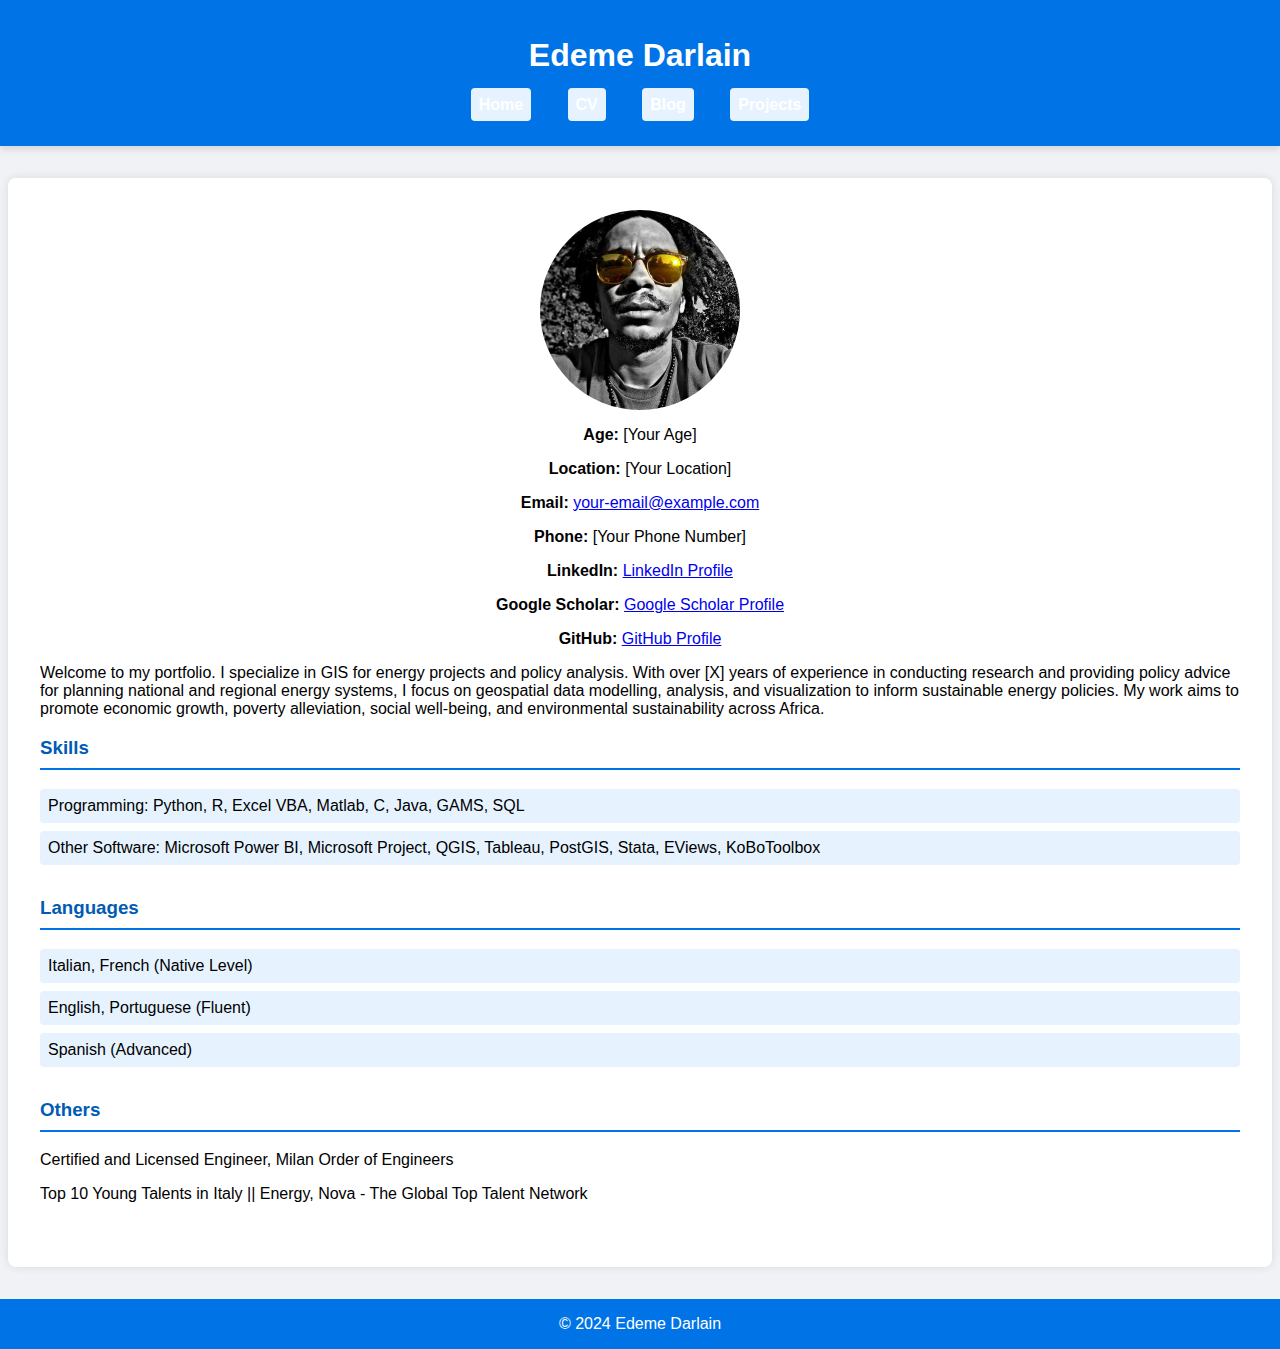
==== index.html @ 34be0876 "new version" ====
<!DOCTYPE html>
<html lang="en">
<head>
    <meta charset="UTF-8">
    <meta name="viewport" content="width=device-width, initial-scale=1.0">
    <title>Edeme Darlain's Portfolio</title>
    <link rel="stylesheet" href="assets/css/style.css">
</head>
<body>
    <header>
        <h1>Edeme Darlain</h1>
        <nav>
            <ul>
                <li><a href="index.html">Home</a></li>
                <li><a href="cv.html">CV</a></li>
                <li><a href="blog.html">Blog</a></li>
                <li><a href="projects.html">Projects</a></li>
            </ul>
        </nav>
    </header>
    <section id="about">
        <img src="assets/images/profile.jpg" alt="Edeme Darlain" class="profile-img">
        <div class="info">
            <p><strong>Age:</strong> [Your Age]</p>
            <p><strong>Location:</strong> [Your Location]</p>
            <p><strong>Email:</strong> <a href="mailto:your-email@example.com">your-email@example.com</a></p>
            <p><strong>Phone:</strong> [Your Phone Number]</p>
            <p><strong>LinkedIn:</strong> <a href="https://linkedin.com/in/your-profile" target="_blank">LinkedIn Profile</a></p>
            <p><strong>Google Scholar:</strong> <a href="https://scholar.google.com/citations?user=your-profile" target="_blank">Google Scholar Profile</a></p>
            <p><strong>GitHub:</strong> <a href="https://github.com/your-profile" target="_blank">GitHub Profile</a></p>
        </div>
        <p>Welcome to my portfolio. I specialize in GIS for energy projects and policy analysis. With over [X] years of experience in conducting research and providing policy advice for planning national and regional energy systems, I focus on geospatial data modelling, analysis, and visualization to inform sustainable energy policies. My work aims to promote economic growth, poverty alleviation, social well-being, and environmental sustainability across Africa.</p>
        <div class="section">
            <h3>Skills</h3>
            <ul>
                <li>Programming: Python, R, Excel VBA, Matlab, C, Java, GAMS, SQL</li>
                <li>Other Software: Microsoft Power BI, Microsoft Project, QGIS, Tableau, PostGIS, Stata, EViews, KoBoToolbox</li>
            </ul>
        </div>
        <div class="section">
            <h3>Languages</h3>
            <ul>
                <li>Italian, French (Native Level)</li>
                <li>English, Portuguese (Fluent)</li>
                <li>Spanish (Advanced)</li>
            </ul>
        </div>
        <div class="section">
            <h3>Others</h3>
            <p>Certified and Licensed Engineer, Milan Order of Engineers</p>
            <p>Top 10 Young Talents in Italy || Energy, Nova - The Global Top Talent Network</p>
        </div>
    </section>
    <footer>
        <p>&copy; 2024 Edeme Darlain</p>
    </footer>
    <script src="assets/js/scripts.js"></script>
</body>
</html>
---- assets/css/style.css ----
body {
    display: flex;
    flex-direction: column;
    min-height: 100vh;
    font-family: 'Segoe UI', Tahoma, Geneva, Verdana, sans-serif;
    margin: 0;
    padding: 0;
    background-color: #f0f2f5;
}

header {
    background-color: #0073e6;
    color: #fff;
    padding: 1em 0;
    text-align: center;
    box-shadow: 0 4px 6px rgba(0, 0, 0, 0.1);
}

nav ul {
    list-style: none;
    padding: 0;
}

nav ul li {
    display: inline;
    margin: 0 1em;
}

nav ul li a {
    color: #fff;
    text-decoration: none;
    font-weight: bold;
}

section {
    flex: 1;
    padding: 2em;
    margin: 2em auto;
    max-width: 1200px;
    background-color: #fff;
    box-shadow: 0 0 10px rgba(0, 0, 0, 0.1);
    border-radius: 8px;
}

h2 {
    color: #0073e6;
    text-align: center;
    margin-bottom: 1em;
}

.timeline {
    display: flex;
    justify-content: space-between;
    position: relative;
}

.timeline-left, .timeline-right {
    width: 45%;
    position: relative;
}

.timeline-center {
    position: absolute;
    width: 10%;
    left: 45%;
    top: 0;
    bottom: 0;
    display: flex;
    flex-direction: column;
    align-items: center;
}

.line-segment {
    width: 4px;
    background-color: #0073e6;
    position: absolute;
}

.year {
    position: absolute;
    left: -40px;
    color: #0073e6;
    font-weight: bold;
}

.year:before {
    content: '';
    position: absolute;
    left: 50%;
    transform: translateX(-50%);
    width: 12px;
    height: 12px;
    background-color: #0073e6;
    border-radius: 50%;
}

h3 {
    color: #005bb5;
    border-bottom: 2px solid #0073e6;
    padding-bottom: 0.5em;
    margin-bottom: 1em;
}

.job, .education, .section, .project {
    margin-bottom: 2em;
    position: relative;
}

.job h4, .education h4, .project h4 {
    margin: 0;
    color: #005bb5;
}

.job p, .education p, .project p {
    margin: 0.5em 0;
}

ul {
    list-style-type: none;
    padding: 0;
}

ul li {
    background: #e6f3ff;
    margin: 0.5em 0;
    padding: 0.5em;
    border-radius: 4px;
}

ul li a {
    text-decoration: none;
    color: #005bb5;
}

.profile-img {
    display: block;
    margin: 0 auto;
    border-radius: 50%;
    max-width: 200px;
}

.info {
    text-align: center;
    margin-top: 1em;
}

footer {
    text-align: center;
    padding: 1em 0;
    background-color: #0073e6;
    color: #fff;
    margin-top: auto;
}

footer p {
    margin: 0;
}

.marker {
    width: 12px;
    height: 12px;
    background-color: #0073e6;
    border-radius: 50%;
    position: absolute;
}
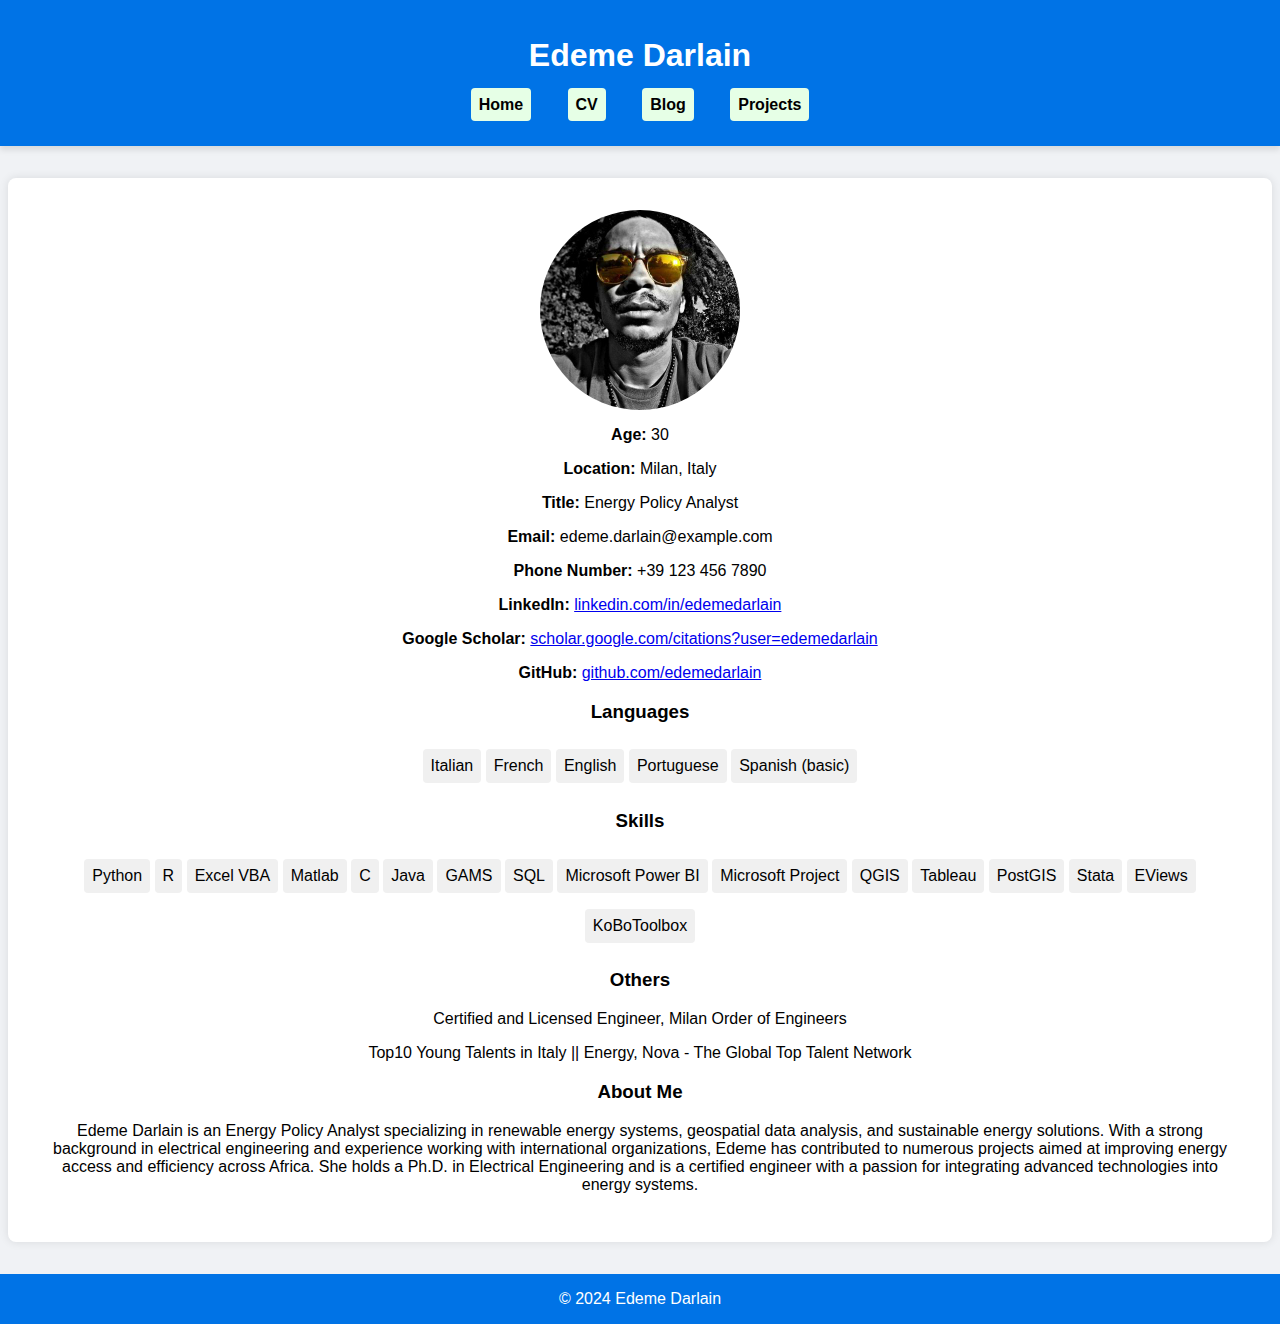
==== commit d0d83781: "gif" ====
--- a/index.html
+++ b/index.html
@@ -3,7 +3,7 @@
 <head>
     <meta charset="UTF-8">
     <meta name="viewport" content="width=device-width, initial-scale=1.0">
-    <title>Edeme Darlain's Portfolio</title>
+    <title>Edeme Darlain - Home</title>
     <link rel="stylesheet" href="assets/css/style.css">
 </head>
 <body>
@@ -18,37 +18,53 @@
             </ul>
         </nav>
     </header>
-    <section id="about">
+    <section id="home">
         <img src="assets/images/profile.jpg" alt="Edeme Darlain" class="profile-img">
         <div class="info">
-            <p><strong>Age:</strong> [Your Age]</p>
-            <p><strong>Location:</strong> [Your Location]</p>
-            <p><strong>Email:</strong> <a href="mailto:your-email@example.com">your-email@example.com</a></p>
-            <p><strong>Phone:</strong> [Your Phone Number]</p>
-            <p><strong>LinkedIn:</strong> <a href="https://linkedin.com/in/your-profile" target="_blank">LinkedIn Profile</a></p>
-            <p><strong>Google Scholar:</strong> <a href="https://scholar.google.com/citations?user=your-profile" target="_blank">Google Scholar Profile</a></p>
-            <p><strong>GitHub:</strong> <a href="https://github.com/your-profile" target="_blank">GitHub Profile</a></p>
+            <p><strong>Age:</strong> 30</p>
+            <p><strong>Location:</strong> Milan, Italy</p>
+            <p><strong>Title:</strong> Energy Policy Analyst</p>
+            <p><strong>Email:</strong> edeme.darlain@example.com</p>
+            <p><strong>Phone Number:</strong> +39 123 456 7890</p>
+            <p><strong>LinkedIn:</strong> <a href="https://www.linkedin.com/in/edemedarlain" target="_blank">linkedin.com/in/edemedarlain</a></p>
+            <p><strong>Google Scholar:</strong> <a href="https://scholar.google.com/citations?user=edemedarlain" target="_blank">scholar.google.com/citations?user=edemedarlain</a></p>
+            <p><strong>GitHub:</strong> <a href="https://github.com/edemedarlain" target="_blank">github.com/edemedarlain</a></p>
         </div>
-        <p>Welcome to my portfolio. I specialize in GIS for energy projects and policy analysis. With over [X] years of experience in conducting research and providing policy advice for planning national and regional energy systems, I focus on geospatial data modelling, analysis, and visualization to inform sustainable energy policies. My work aims to promote economic growth, poverty alleviation, social well-being, and environmental sustainability across Africa.</p>
-        <div class="section">
+        <div class="info">
+            <h3>Languages</h3>
+            <div class="language-box">Italian</div>
+            <div class="language-box">French</div>
+            <div class="language-box">English</div>
+            <div class="language-box">Portuguese</div>
+            <div class="language-box">Spanish (basic)</div>
+        </div>
+        <div class="info">
             <h3>Skills</h3>
-            <ul>
-                <li>Programming: Python, R, Excel VBA, Matlab, C, Java, GAMS, SQL</li>
-                <li>Other Software: Microsoft Power BI, Microsoft Project, QGIS, Tableau, PostGIS, Stata, EViews, KoBoToolbox</li>
-            </ul>
+            <div class="skill-box">Python</div>
+            <div class="skill-box">R</div>
+            <div class="skill-box">Excel VBA</div>
+            <div class="skill-box">Matlab</div>
+            <div class="skill-box">C</div>
+            <div class="skill-box">Java</div>
+            <div class="skill-box">GAMS</div>
+            <div class="skill-box">SQL</div>
+            <div class="skill-box">Microsoft Power BI</div>
+            <div class="skill-box">Microsoft Project</div>
+            <div class="skill-box">QGIS</div>
+            <div class="skill-box">Tableau</div>
+            <div class="skill-box">PostGIS</div>
+            <div class="skill-box">Stata</div>
+            <div class="skill-box">EViews</div>
+            <div class="skill-box">KoBoToolbox</div>
         </div>
-        <div class="section">
-            <h3>Languages</h3>
-            <ul>
-                <li>Italian, French (Native Level)</li>
-                <li>English, Portuguese (Fluent)</li>
-                <li>Spanish (Advanced)</li>
-            </ul>
-        </div>
-        <div class="section">
+        <div class="info">
             <h3>Others</h3>
             <p>Certified and Licensed Engineer, Milan Order of Engineers</p>
-            <p>Top 10 Young Talents in Italy || Energy, Nova - The Global Top Talent Network</p>
+            <p>Top10 Young Talents in Italy || Energy, Nova - The Global Top Talent Network</p>
+        </div>
+        <div class="info">
+            <h3>About Me</h3>
+            <p>Edeme Darlain is an Energy Policy Analyst specializing in renewable energy systems, geospatial data analysis, and sustainable energy solutions. With a strong background in electrical engineering and experience working with international organizations, Edeme has contributed to numerous projects aimed at improving energy access and efficiency across Africa. She holds a Ph.D. in Electrical Engineering and is a certified engineer with a passion for integrating advanced technologies into energy systems.</p>
         </div>
     </section>
     <footer>
@@ -57,3 +73,4 @@
     <script src="assets/js/scripts.js"></script>
 </body>
 </html>
+
--- a/assets/css/style.css
+++ b/assets/css/style.css
@@ -27,7 +27,7 @@
 }
 
 nav ul li a {
-    color: #fff;
+    color: #000; /* black menu font */
     text-decoration: none;
     font-weight: bold;
 }
@@ -40,6 +40,7 @@
     background-color: #fff;
     box-shadow: 0 0 10px rgba(0, 0, 0, 0.1);
     border-radius: 8px;
+    min-height: 80vh;
 }
 
 h2 {
@@ -48,70 +49,35 @@
     margin-bottom: 1em;
 }
 
-.timeline {
+.cv-section {
     display: flex;
     justify-content: space-between;
-    position: relative;
 }
 
-.timeline-left, .timeline-right {
+.work {
     width: 45%;
-    position: relative;
+    background-color: #e6f3ff; /* light blue */
+    padding: 1em;
+    border-radius: 8px;
 }
 
-.timeline-center {
-    position: absolute;
-    width: 10%;
-    left: 45%;
-    top: 0;
-    bottom: 0;
-    display: flex;
-    flex-direction: column;
-    align-items: center;
+.education {
+    width: 45%;
+    background-color: #fff3e6; /* light orange */
+    padding: 1em;
+    border-radius: 8px;
 }
 
-.line-segment {
-    width: 4px;
-    background-color: #0073e6;
-    position: absolute;
+.job, .degree, .section, .project {
+    margin-bottom: 2em;
 }
 
-.year {
-    position: absolute;
-    left: -40px;
-    color: #0073e6;
-    font-weight: bold;
-}
-
-.year:before {
-    content: '';
-    position: absolute;
-    left: 50%;
-    transform: translateX(-50%);
-    width: 12px;
-    height: 12px;
-    background-color: #0073e6;
-    border-radius: 50%;
-}
-
-h3 {
-    color: #005bb5;
-    border-bottom: 2px solid #0073e6;
-    padding-bottom: 0.5em;
-    margin-bottom: 1em;
-}
-
-.job, .education, .section, .project {
-    margin-bottom: 2em;
-    position: relative;
-}
-
-.job h4, .education h4, .project h4 {
+.job h4, .degree h4, .project h4 {
     margin: 0;
     color: #005bb5;
 }
 
-.job p, .education p, .project p {
+.job p, .degree p, .project p {
     margin: 0.5em 0;
 }
 
@@ -121,7 +87,7 @@
 }
 
 ul li {
-    background: #e6f3ff;
+    background: #e6ffe6; /* light green for projects */
     margin: 0.5em 0;
     padding: 0.5em;
     border-radius: 4px;
@@ -156,11 +122,32 @@
     margin: 0;
 }
 
-.marker {
-    width: 12px;
-    height: 12px;
-    background-color: #0073e6;
-    border-radius: 50%;
-    position: absolute;
+article h3 a {
+    color: #0073e6;
+    text-decoration: none;
 }
 
+article p {
+    margin: 0.5em 0;
+}
+
+.project-list li {
+    background: #e6ffe6; /* light green for projects */
+    margin: 0.5em 0;
+    padding: 0.5em;
+    border-radius: 4px;
+}
+
+hr {
+    border: 0;
+    border-top: 1px solid #cccccc;
+    margin: 2em 0;
+}
+
+.skill-box, .language-box {
+    background: #f0f0f0;
+    padding: 0.5em;
+    border-radius: 4px;
+    margin: 0.5em 0;
+    display: inline-block;
+}
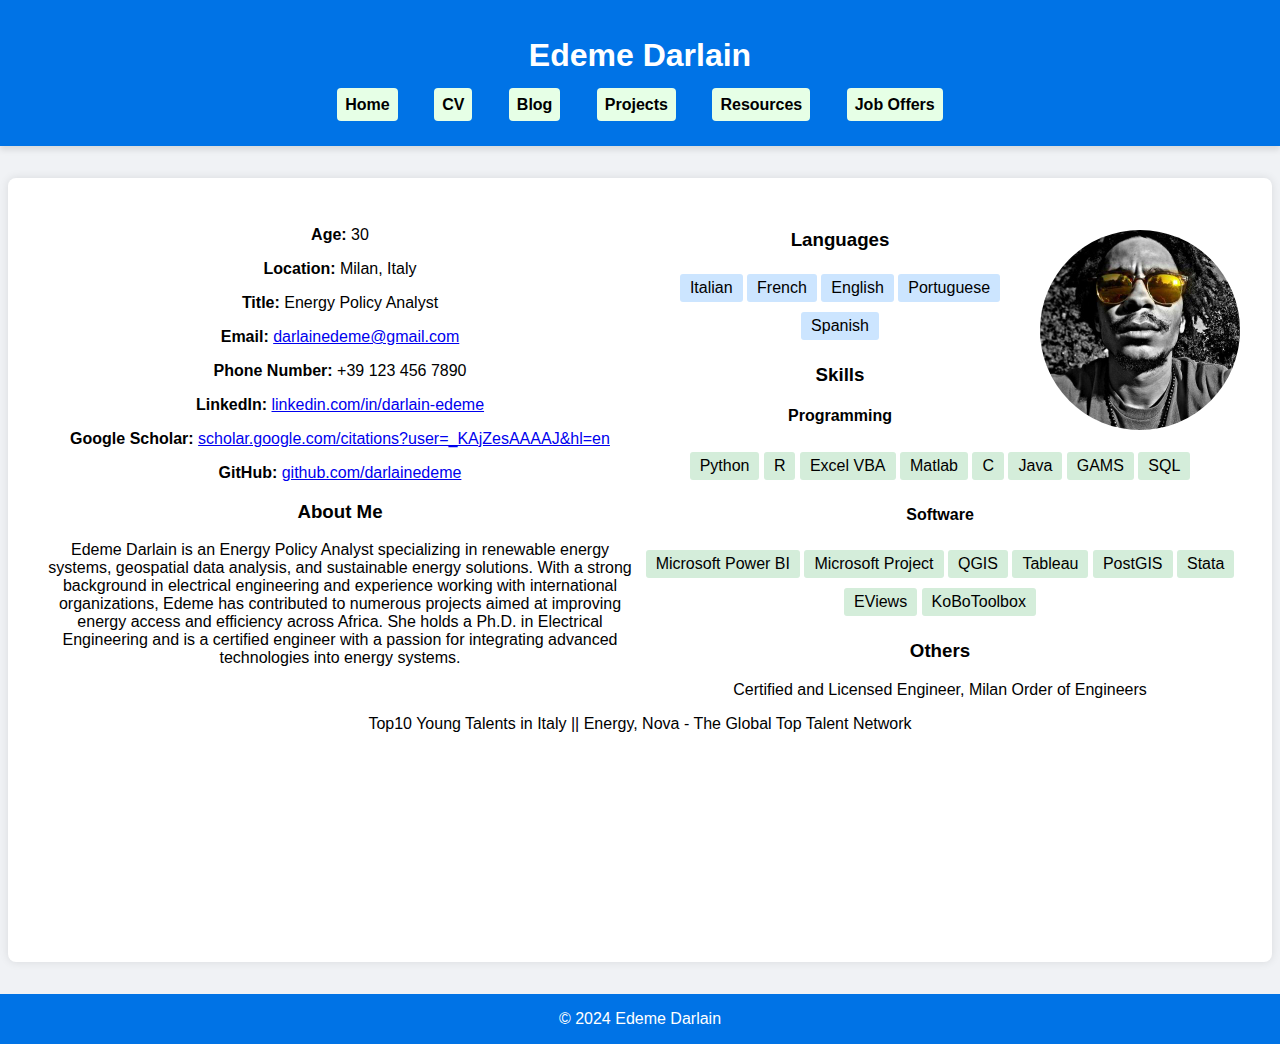
==== commit 24e568dd: "big change job resources" ====
--- a/index.html
+++ b/index.html
@@ -15,31 +15,40 @@
                 <li><a href="cv.html">CV</a></li>
                 <li><a href="blog.html">Blog</a></li>
                 <li><a href="projects.html">Projects</a></li>
+                <li><a href="resources.html">Resources</a></li>
+                <li><a href="job-offers.html">Job Offers</a></li>
             </ul>
         </nav>
     </header>
     <section id="home">
+        <div class="info-left">
+            <div class="info">
+                <p><strong>Age:</strong> 30</p>
+                <p><strong>Location:</strong> Milan, Italy</p>
+                <p><strong>Title:</strong> Energy Policy Analyst</p>
+                <p><strong>Email:</strong> <a href="mailto:darlainedeme@gmail.com">darlainedeme@gmail.com</a></p>
+                <p><strong>Phone Number:</strong> +39 123 456 7890</p>
+                <p><strong>LinkedIn:</strong> <a href="https://www.linkedin.com/in/darlain-edeme/" target="_blank">linkedin.com/in/darlain-edeme</a></p>
+                <p><strong>Google Scholar:</strong> <a href="https://scholar.google.com/citations?user=_KAjZesAAAAJ&hl=en" target="_blank">scholar.google.com/citations?user=_KAjZesAAAAJ&hl=en</a></p>
+                <p><strong>GitHub:</strong> <a href="https://github.com/darlainedeme" target="_blank">github.com/darlainedeme</a></p>
+            </div>
+            <div class="info">
+                <h3>About Me</h3>
+                <p>Edeme Darlain is an Energy Policy Analyst specializing in renewable energy systems, geospatial data analysis, and sustainable energy solutions. With a strong background in electrical engineering and experience working with international organizations, Edeme has contributed to numerous projects aimed at improving energy access and efficiency across Africa. She holds a Ph.D. in Electrical Engineering and is a certified engineer with a passion for integrating advanced technologies into energy systems.</p>
+            </div>
+        </div>
         <img src="assets/images/profile.jpg" alt="Edeme Darlain" class="profile-img">
-        <div class="info">
-            <p><strong>Age:</strong> 30</p>
-            <p><strong>Location:</strong> Milan, Italy</p>
-            <p><strong>Title:</strong> Energy Policy Analyst</p>
-            <p><strong>Email:</strong> edeme.darlain@example.com</p>
-            <p><strong>Phone Number:</strong> +39 123 456 7890</p>
-            <p><strong>LinkedIn:</strong> <a href="https://www.linkedin.com/in/edemedarlain" target="_blank">linkedin.com/in/edemedarlain</a></p>
-            <p><strong>Google Scholar:</strong> <a href="https://scholar.google.com/citations?user=edemedarlain" target="_blank">scholar.google.com/citations?user=edemedarlain</a></p>
-            <p><strong>GitHub:</strong> <a href="https://github.com/edemedarlain" target="_blank">github.com/edemedarlain</a></p>
-        </div>
         <div class="info">
             <h3>Languages</h3>
             <div class="language-box">Italian</div>
             <div class="language-box">French</div>
             <div class="language-box">English</div>
             <div class="language-box">Portuguese</div>
-            <div class="language-box">Spanish (basic)</div>
+            <div class="language-box">Spanish</div>
         </div>
         <div class="info">
             <h3>Skills</h3>
+            <h4>Programming</h4>
             <div class="skill-box">Python</div>
             <div class="skill-box">R</div>
             <div class="skill-box">Excel VBA</div>
@@ -48,6 +57,7 @@
             <div class="skill-box">Java</div>
             <div class="skill-box">GAMS</div>
             <div class="skill-box">SQL</div>
+            <h4>Software</h4>
             <div class="skill-box">Microsoft Power BI</div>
             <div class="skill-box">Microsoft Project</div>
             <div class="skill-box">QGIS</div>
@@ -62,10 +72,6 @@
             <p>Certified and Licensed Engineer, Milan Order of Engineers</p>
             <p>Top10 Young Talents in Italy || Energy, Nova - The Global Top Talent Network</p>
         </div>
-        <div class="info">
-            <h3>About Me</h3>
-            <p>Edeme Darlain is an Energy Policy Analyst specializing in renewable energy systems, geospatial data analysis, and sustainable energy solutions. With a strong background in electrical engineering and experience working with international organizations, Edeme has contributed to numerous projects aimed at improving energy access and efficiency across Africa. She holds a Ph.D. in Electrical Engineering and is a certified engineer with a passion for integrating advanced technologies into energy systems.</p>
-        </div>
     </section>
     <footer>
         <p>&copy; 2024 Edeme Darlain</p>
@@ -73,4 +79,3 @@
     <script src="assets/js/scripts.js"></script>
 </body>
 </html>
-
--- a/assets/css/style.css
+++ b/assets/css/style.css
@@ -151,3 +151,97 @@
     margin: 0.5em 0;
     display: inline-block;
 }
+
+/* Dropdown Menu */
+.dropbtn {
+    background-color: #0073e6;
+    color: white;
+    padding: 10px;
+    font-size: 16px;
+    border: none;
+    cursor: pointer;
+    border-radius: 5px;
+}
+
+.dropdown {
+    position: relative;
+    display: inline-block;
+}
+
+.dropdown-content {
+    display: none;
+    position: absolute;
+    background-color: #f9f9f9;
+    min-width: 160px;
+    box-shadow: 0px 8px 16px 0px rgba(0,0,0,0.2);
+    z-index: 1;
+    border-radius: 5px;
+}
+
+.dropdown-content a {
+    color: black;
+    padding: 12px 16px;
+    text-decoration: none;
+    display: block;
+}
+
+.dropdown-content a:hover {
+    background-color: #f1f1f1;
+}
+
+.dropdown:hover .dropdown-content {
+    display: block;
+}
+
+.dropdown:hover .dropbtn {
+    background-color: #005bb5;
+}
+
+.info-left {
+    float: left;
+    width: 50%;
+}
+
+.profile-img {
+    float: right;
+    width: 200px;
+    height: auto;
+    border-radius: 50%;
+    margin-top: 20px;
+}
+
+.language-box, .skill-box {
+    display: inline-block;
+    background: #e0e0e0;
+    padding: 5px 10px;
+    border-radius: 3px;
+    margin: 5px 0;
+}
+
+.language-box {
+    background: #cce5ff;
+}
+
+.skill-box {
+    background: #d4edda;
+}
+
+.section {
+    margin-bottom: 2em;
+}
+
+.project-list, .resource, .job-offer {
+    margin-bottom: 2em;
+    background: #e6ffe6;
+    padding: 10px;
+    border-radius: 5px;
+}
+
+.resource a, .job-offer a, .project-list a {
+    color: #0073e6;
+    text-decoration: none;
+}
+
+.resource a:hover, .job-offer a:hover, .project-list a:hover {
+    text-decoration: underline;
+}
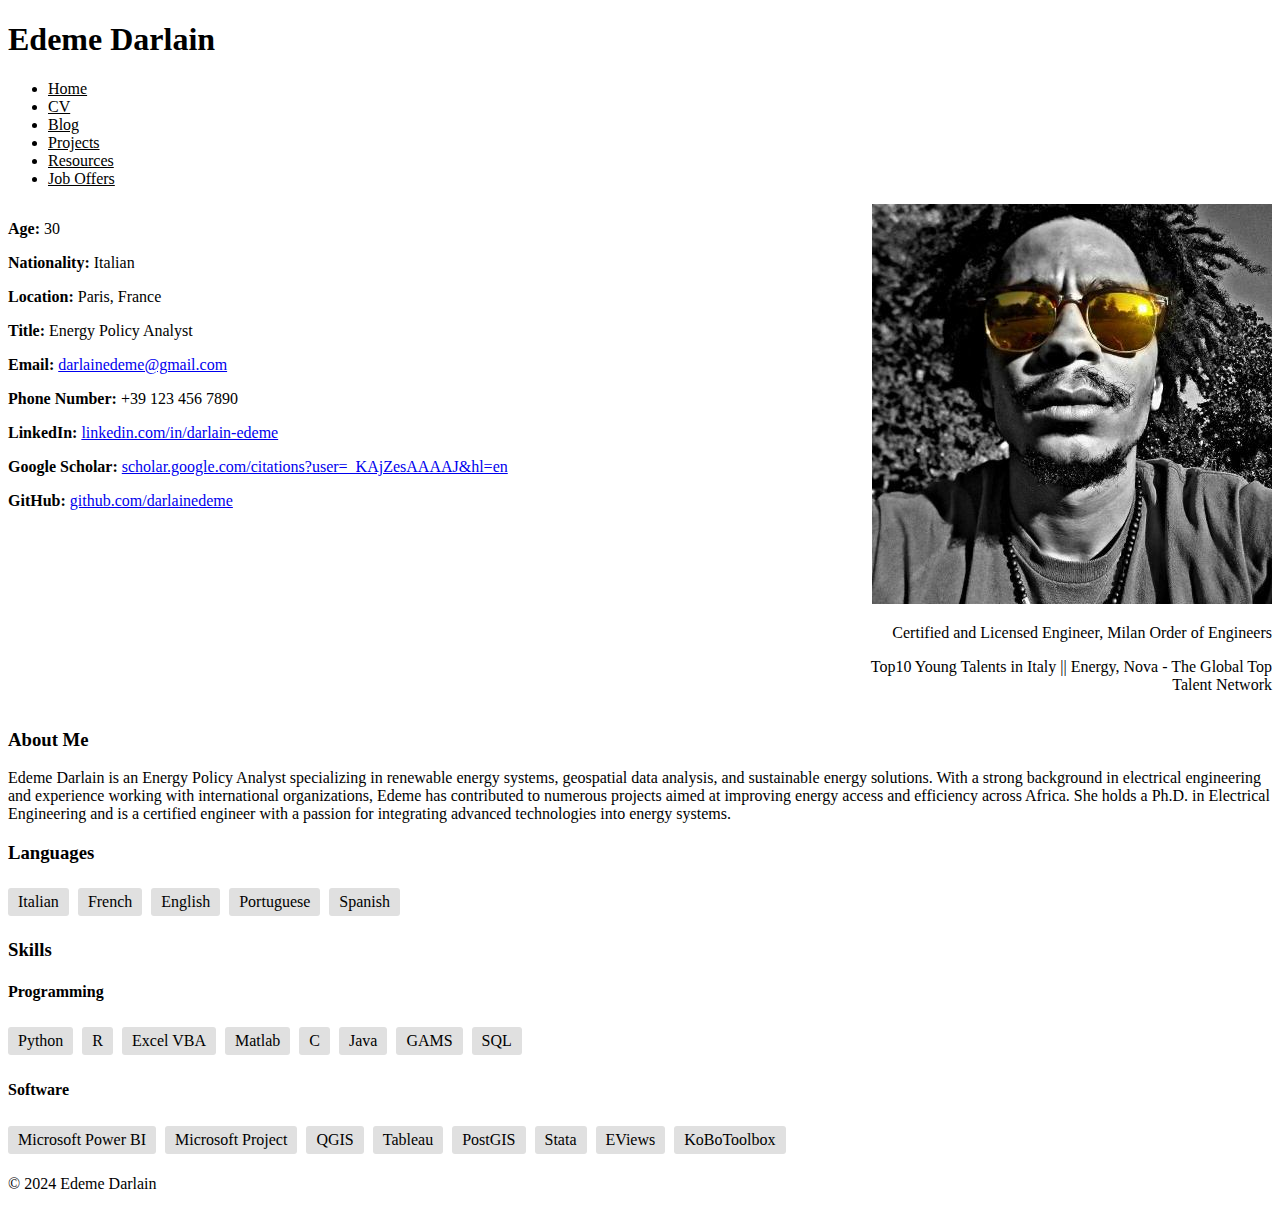
==== commit 9f388a21: "final update" ====
--- a/index.html
+++ b/index.html
@@ -21,10 +21,11 @@
         </nav>
     </header>
     <section id="home">
-        <div class="info-left">
-            <div class="info">
+        <div class="top-section">
+            <div class="info-left">
                 <p><strong>Age:</strong> 30</p>
-                <p><strong>Location:</strong> Milan, Italy</p>
+                <p><strong>Nationality:</strong> Italian</p>
+                <p><strong>Location:</strong> Paris, France</p>
                 <p><strong>Title:</strong> Energy Policy Analyst</p>
                 <p><strong>Email:</strong> <a href="mailto:darlainedeme@gmail.com">darlainedeme@gmail.com</a></p>
                 <p><strong>Phone Number:</strong> +39 123 456 7890</p>
@@ -32,12 +33,16 @@
                 <p><strong>Google Scholar:</strong> <a href="https://scholar.google.com/citations?user=_KAjZesAAAAJ&hl=en" target="_blank">scholar.google.com/citations?user=_KAjZesAAAAJ&hl=en</a></p>
                 <p><strong>GitHub:</strong> <a href="https://github.com/darlainedeme" target="_blank">github.com/darlainedeme</a></p>
             </div>
-            <div class="info">
-                <h3>About Me</h3>
-                <p>Edeme Darlain is an Energy Policy Analyst specializing in renewable energy systems, geospatial data analysis, and sustainable energy solutions. With a strong background in electrical engineering and experience working with international organizations, Edeme has contributed to numerous projects aimed at improving energy access and efficiency across Africa. She holds a Ph.D. in Electrical Engineering and is a certified engineer with a passion for integrating advanced technologies into energy systems.</p>
+            <div class="info-right">
+                <img src="assets/images/profile.jpg" alt="Edeme Darlain" class="profile-img">
+                <p>Certified and Licensed Engineer, Milan Order of Engineers</p>
+                <p>Top10 Young Talents in Italy || Energy, Nova - The Global Top Talent Network</p>
             </div>
         </div>
-        <img src="assets/images/profile.jpg" alt="Edeme Darlain" class="profile-img">
+        <div class="info">
+            <h3>About Me</h3>
+            <p>Edeme Darlain is an Energy Policy Analyst specializing in renewable energy systems, geospatial data analysis, and sustainable energy solutions. With a strong background in electrical engineering and experience working with international organizations, Edeme has contributed to numerous projects aimed at improving energy access and efficiency across Africa. She holds a Ph.D. in Electrical Engineering and is a certified engineer with a passion for integrating advanced technologies into energy systems.</p>
+        </div>
         <div class="info">
             <h3>Languages</h3>
             <div class="language-box">Italian</div>
@@ -67,11 +72,6 @@
             <div class="skill-box">EViews</div>
             <div class="skill-box">KoBoToolbox</div>
         </div>
-        <div class="info">
-            <h3>Others</h3>
-            <p>Certified and Licensed Engineer, Milan Order of Engineers</p>
-            <p>Top10 Young Talents in Italy || Energy, Nova - The Global Top Talent Network</p>
-        </div>
     </section>
     <footer>
         <p>&copy; 2024 Edeme Darlain</p>
--- a/assets/css/style.css
+++ b/assets/css/style.css
@@ -1,213 +1,27 @@
-body {
-    display: flex;
-    flex-direction: column;
-    min-height: 100vh;
-    font-family: 'Segoe UI', Tahoma, Geneva, Verdana, sans-serif;
-    margin: 0;
-    padding: 0;
-    background-color: #f0f2f5;
+/* Header and Navigation */
+nav ul li a {
+    color: black;
 }
 
-header {
-    background-color: #0073e6;
-    color: #fff;
-    padding: 1em 0;
-    text-align: center;
-    box-shadow: 0 4px 6px rgba(0, 0, 0, 0.1);
-}
-
-nav ul {
-    list-style: none;
-    padding: 0;
-}
-
-nav ul li {
-    display: inline;
-    margin: 0 1em;
-}
-
-nav ul li a {
-    color: #000; /* black menu font */
-    text-decoration: none;
-    font-weight: bold;
-}
-
-section {
-    flex: 1;
-    padding: 2em;
-    margin: 2em auto;
-    max-width: 1200px;
-    background-color: #fff;
-    box-shadow: 0 0 10px rgba(0, 0, 0, 0.1);
-    border-radius: 8px;
-    min-height: 80vh;
-}
-
-h2 {
-    color: #0073e6;
-    text-align: center;
-    margin-bottom: 1em;
-}
-
-.cv-section {
+/* Home Page */
+.top-section {
     display: flex;
     justify-content: space-between;
-}
-
-.work {
-    width: 45%;
-    background-color: #e6f3ff; /* light blue */
-    padding: 1em;
-    border-radius: 8px;
-}
-
-.education {
-    width: 45%;
-    background-color: #fff3e6; /* light orange */
-    padding: 1em;
-    border-radius: 8px;
-}
-
-.job, .degree, .section, .project {
-    margin-bottom: 2em;
-}
-
-.job h4, .degree h4, .project h4 {
-    margin: 0;
-    color: #005bb5;
-}
-
-.job p, .degree p, .project p {
-    margin: 0.5em 0;
-}
-
-ul {
-    list-style-type: none;
-    padding: 0;
-}
-
-ul li {
-    background: #e6ffe6; /* light green for projects */
-    margin: 0.5em 0;
-    padding: 0.5em;
-    border-radius: 4px;
-}
-
-ul li a {
-    text-decoration: none;
-    color: #005bb5;
-}
-
-.profile-img {
-    display: block;
-    margin: 0 auto;
-    border-radius: 50%;
-    max-width: 200px;
-}
-
-.info {
-    text-align: center;
-    margin-top: 1em;
-}
-
-footer {
-    text-align: center;
-    padding: 1em 0;
-    background-color: #0073e6;
-    color: #fff;
-    margin-top: auto;
-}
-
-footer p {
-    margin: 0;
-}
-
-article h3 a {
-    color: #0073e6;
-    text-decoration: none;
-}
-
-article p {
-    margin: 0.5em 0;
-}
-
-.project-list li {
-    background: #e6ffe6; /* light green for projects */
-    margin: 0.5em 0;
-    padding: 0.5em;
-    border-radius: 4px;
-}
-
-hr {
-    border: 0;
-    border-top: 1px solid #cccccc;
-    margin: 2em 0;
-}
-
-.skill-box, .language-box {
-    background: #f0f0f0;
-    padding: 0.5em;
-    border-radius: 4px;
-    margin: 0.5em 0;
-    display: inline-block;
-}
-
-/* Dropdown Menu */
-.dropbtn {
-    background-color: #0073e6;
-    color: white;
-    padding: 10px;
-    font-size: 16px;
-    border: none;
-    cursor: pointer;
-    border-radius: 5px;
-}
-
-.dropdown {
-    position: relative;
-    display: inline-block;
-}
-
-.dropdown-content {
-    display: none;
-    position: absolute;
-    background-color: #f9f9f9;
-    min-width: 160px;
-    box-shadow: 0px 8px 16px 0px rgba(0,0,0,0.2);
-    z-index: 1;
-    border-radius: 5px;
-}
-
-.dropdown-content a {
-    color: black;
-    padding: 12px 16px;
-    text-decoration: none;
-    display: block;
-}
-
-.dropdown-content a:hover {
-    background-color: #f1f1f1;
-}
-
-.dropdown:hover .dropdown-content {
-    display: block;
-}
-
-.dropdown:hover .dropbtn {
-    background-color: #005bb5;
+    align-items: flex-start;
 }
 
 .info-left {
-    float: left;
-    width: 50%;
+    width: 60%;
 }
 
-.profile-img {
-    float: right;
-    width: 200px;
-    height: auto;
-    border-radius: 50%;
-    margin-top: 20px;
+.info-right {
+    width: 35%;
+    text-align: right;
+}
+
+.info img.profile-img {
+    display: block;
+    margin: 0 auto 10px auto;
 }
 
 .language-box, .skill-box {
@@ -215,22 +29,28 @@
     background: #e0e0e0;
     padding: 5px 10px;
     border-radius: 3px;
-    margin: 5px 0;
+    margin: 5px 5px 5px 0;
 }
 
-.language-box {
-    background: #cce5ff;
-}
-
-.skill-box {
-    background: #d4edda;
-}
-
+/* Section Styles */
 .section {
     margin-bottom: 2em;
 }
 
-.project-list, .resource, .job-offer {
+.category-section h3 {
+    font-size: 1.5em;
+    color: #0073e6;
+    margin-top: 1em;
+}
+
+.category-section {
+    background-color: #f9f9f9;
+    padding: 1em;
+    border-radius: 5px;
+    margin-bottom: 1em;
+}
+
+.project-list li, .resource, .job-offer {
     margin-bottom: 2em;
     background: #e6ffe6;
     padding: 10px;
@@ -245,3 +65,16 @@
 .resource a:hover, .job-offer a:hover, .project-list a:hover {
     text-decoration: underline;
 }
+
+/* Blog */
+#blog .category-section {
+    margin-top: 1em;
+}
+
+/* Separator */
+hr {
+    border: 0;
+    height: 1px;
+    background: #0073e6;
+    margin: 1em 0;
+}
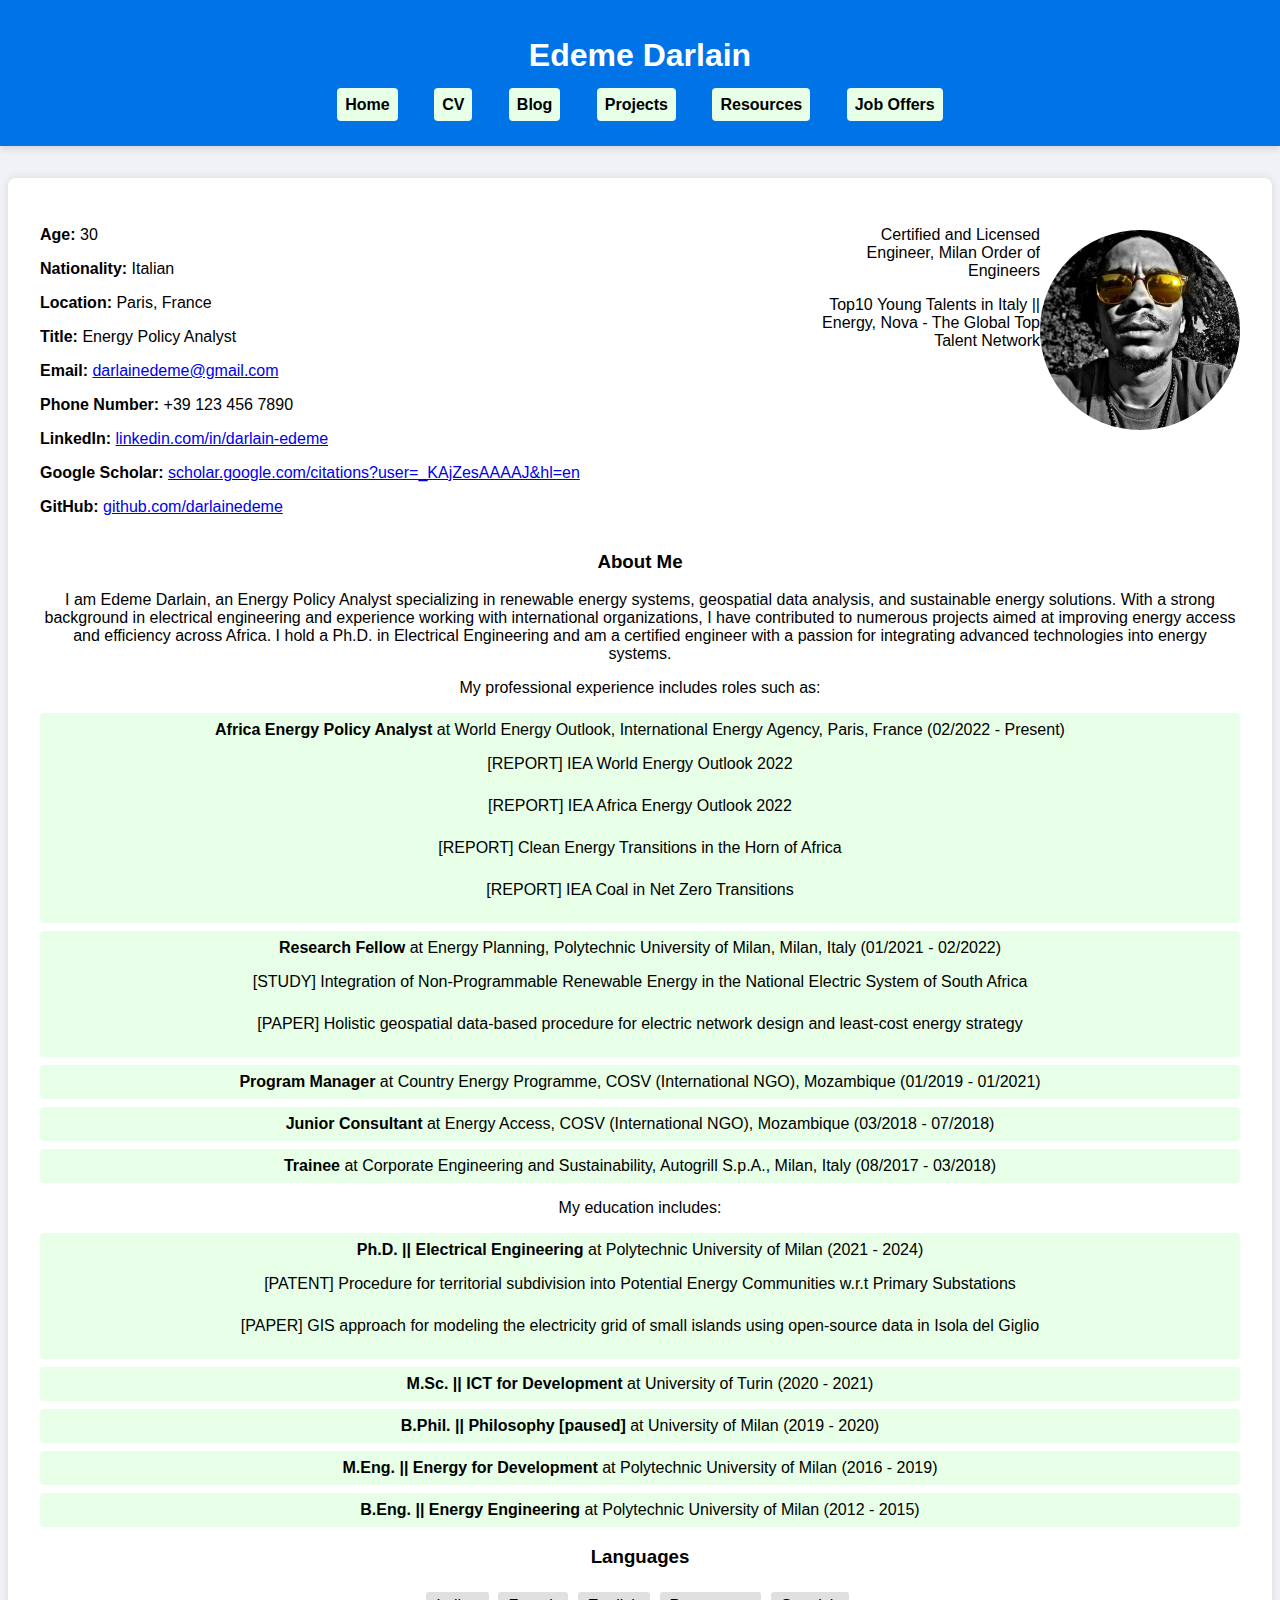
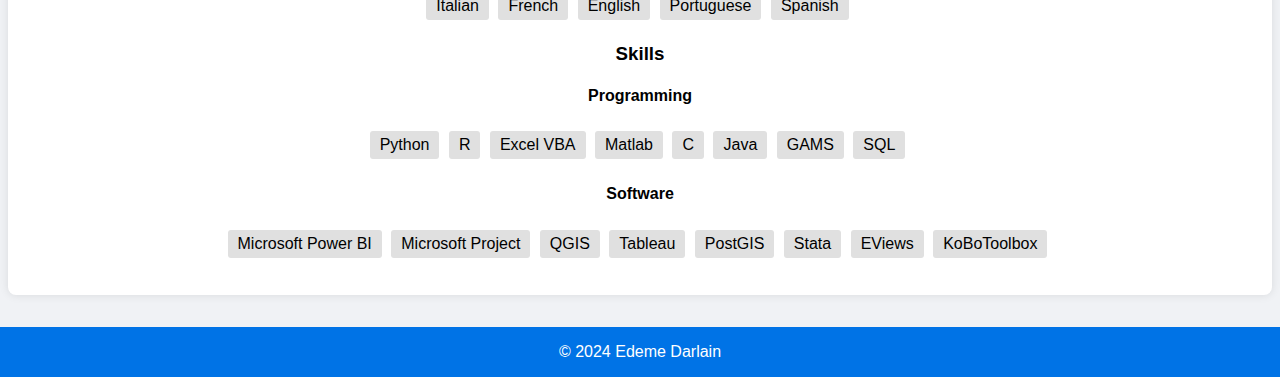
==== commit 221430dc: "Update index.html" ====
--- a/index.html
+++ b/index.html
@@ -35,13 +35,46 @@
             </div>
             <div class="info-right">
                 <img src="assets/images/profile.jpg" alt="Edeme Darlain" class="profile-img">
-                <p>Certified and Licensed Engineer, Milan Order of Engineers</p>
-                <p>Top10 Young Talents in Italy || Energy, Nova - The Global Top Talent Network</p>
+                <p class="italic">Certified and Licensed Engineer, Milan Order of Engineers</p>
+                <p class="italic">Top10 Young Talents in Italy || Energy, Nova - The Global Top Talent Network</p>
             </div>
         </div>
         <div class="info">
             <h3>About Me</h3>
-            <p>Edeme Darlain is an Energy Policy Analyst specializing in renewable energy systems, geospatial data analysis, and sustainable energy solutions. With a strong background in electrical engineering and experience working with international organizations, Edeme has contributed to numerous projects aimed at improving energy access and efficiency across Africa. She holds a Ph.D. in Electrical Engineering and is a certified engineer with a passion for integrating advanced technologies into energy systems.</p>
+            <p>I am Edeme Darlain, an Energy Policy Analyst specializing in renewable energy systems, geospatial data analysis, and sustainable energy solutions. With a strong background in electrical engineering and experience working with international organizations, I have contributed to numerous projects aimed at improving energy access and efficiency across Africa. I hold a Ph.D. in Electrical Engineering and am a certified engineer with a passion for integrating advanced technologies into energy systems.</p>
+            <p>My professional experience includes roles such as:</p>
+            <ul>
+                <li><strong>Africa Energy Policy Analyst</strong> at World Energy Outlook, International Energy Agency, Paris, France (02/2022 - Present)
+                    <ul>
+                        <li>[REPORT] IEA World Energy Outlook 2022</li>
+                        <li>[REPORT] IEA Africa Energy Outlook 2022</li>
+                        <li>[REPORT] Clean Energy Transitions in the Horn of Africa</li>
+                        <li>[REPORT] IEA Coal in Net Zero Transitions</li>
+                    </ul>
+                </li>
+                <li><strong>Research Fellow</strong> at Energy Planning, Polytechnic University of Milan, Milan, Italy (01/2021 - 02/2022)
+                    <ul>
+                        <li>[STUDY] Integration of Non-Programmable Renewable Energy in the National Electric System of South Africa</li>
+                        <li>[PAPER] Holistic geospatial data-based procedure for electric network design and least-cost energy strategy</li>
+                    </ul>
+                </li>
+                <li><strong>Program Manager</strong> at Country Energy Programme, COSV (International NGO), Mozambique (01/2019 - 01/2021)</li>
+                <li><strong>Junior Consultant</strong> at Energy Access, COSV (International NGO), Mozambique (03/2018 - 07/2018)</li>
+                <li><strong>Trainee</strong> at Corporate Engineering and Sustainability, Autogrill S.p.A., Milan, Italy (08/2017 - 03/2018)</li>
+            </ul>
+            <p>My education includes:</p>
+            <ul>
+                <li><strong>Ph.D. || Electrical Engineering</strong> at Polytechnic University of Milan (2021 - 2024)
+                    <ul>
+                        <li>[PATENT] Procedure for territorial subdivision into Potential Energy Communities w.r.t Primary Substations</li>
+                        <li>[PAPER] GIS approach for modeling the electricity grid of small islands using open-source data in Isola del Giglio</li>
+                    </ul>
+                </li>
+                <li><strong>M.Sc. || ICT for Development</strong> at University of Turin (2020 - 2021)</li>
+                <li><strong>B.Phil. || Philosophy [paused]</strong> at University of Milan (2019 - 2020)</li>
+                <li><strong>M.Eng. || Energy for Development</strong> at Polytechnic University of Milan (2016 - 2019)</li>
+                <li><strong>B.Eng. || Energy Engineering</strong> at Polytechnic University of Milan (2012 - 2015)</li>
+            </ul>
         </div>
         <div class="info">
             <h3>Languages</h3>
--- a/assets/css/style.css
+++ b/assets/css/style.css
@@ -1,3 +1,251 @@
+body {
+    display: flex;
+    flex-direction: column;
+    min-height: 100vh;
+    font-family: 'Segoe UI', Tahoma, Geneva, Verdana, sans-serif;
+    margin: 0;
+    padding: 0;
+    background-color: #f0f2f5;
+}
+
+header {
+    background-color: #0073e6;
+    color: #fff;
+    padding: 1em 0;
+    text-align: center;
+    box-shadow: 0 4px 6px rgba(0, 0, 0, 0.1);
+}
+
+nav ul {
+    list-style: none;
+    padding: 0;
+}
+
+nav ul li {
+    display: inline;
+    margin: 0 1em;
+}
+
+nav ul li a {
+    color: #000; /* black menu font */
+    text-decoration: none;
+    font-weight: bold;
+}
+
+section {
+    flex: 1;
+    padding: 2em;
+    margin: 2em auto;
+    max-width: 1200px;
+    background-color: #fff;
+    box-shadow: 0 0 10px rgba(0, 0, 0, 0.1);
+    border-radius: 8px;
+    min-height: 80vh;
+}
+
+h2 {
+    color: #0073e6;
+    text-align: center;
+    margin-bottom: 1em;
+}
+
+.cv-section {
+    display: flex;
+    justify-content: space-between;
+}
+
+.work {
+    width: 45%;
+    background-color: #e6f3ff; /* light blue */
+    padding: 1em;
+    border-radius: 8px;
+}
+
+.education {
+    width: 45%;
+    background-color: #fff3e6; /* light orange */
+    padding: 1em;
+    border-radius: 8px;
+}
+
+.job, .degree, .section, .project {
+    margin-bottom: 2em;
+}
+
+.job h4, .degree h4, .project h4 {
+    margin: 0;
+    color: #005bb5;
+}
+
+.job p, .degree p, .project p {
+    margin: 0.5em 0;
+}
+
+ul {
+    list-style-type: none;
+    padding: 0;
+}
+
+ul li {
+    background: #e6ffe6; /* light green for projects */
+    margin: 0.5em 0;
+    padding: 0.5em;
+    border-radius: 4px;
+}
+
+ul li a {
+    text-decoration: none;
+    color: #005bb5;
+}
+
+.profile-img {
+    display: block;
+    margin: 0 auto;
+    border-radius: 50%;
+    max-width: 200px;
+}
+
+.info {
+    text-align: center;
+    margin-top: 1em;
+}
+
+footer {
+    text-align: center;
+    padding: 1em 0;
+    background-color: #0073e6;
+    color: #fff;
+    margin-top: auto;
+}
+
+footer p {
+    margin: 0;
+}
+
+article h3 a {
+    color: #0073e6;
+    text-decoration: none;
+}
+
+article p {
+    margin: 0.5em 0;
+}
+
+.project-list li {
+    background: #e6ffe6; /* light green for projects */
+    margin: 0.5em 0;
+    padding: 0.5em;
+    border-radius: 4px;
+}
+
+hr {
+    border: 0;
+    border-top: 1px solid #cccccc;
+    margin: 2em 0;
+}
+
+.skill-box, .language-box {
+    background: #f0f0f0;
+    padding: 0.5em;
+    border-radius: 4px;
+    margin: 0.5em 0;
+    display: inline-block;
+}
+
+/* Dropdown Menu */
+.dropbtn {
+    background-color: #0073e6;
+    color: white;
+    padding: 10px;
+    font-size: 16px;
+    border: none;
+    cursor: pointer;
+    border-radius: 5px;
+}
+
+.dropdown {
+    position: relative;
+    display: inline-block;
+}
+
+.dropdown-content {
+    display: none;
+    position: absolute;
+    background-color: #f9f9f9;
+    min-width: 160px;
+    box-shadow: 0px 8px 16px 0px rgba(0,0,0,0.2);
+    z-index: 1;
+    border-radius: 5px;
+}
+
+.dropdown-content a {
+    color: black;
+    padding: 12px 16px;
+    text-decoration: none;
+    display: block;
+}
+
+.dropdown-content a:hover {
+    background-color: #f1f1f1;
+}
+
+.dropdown:hover .dropdown-content {
+    display: block;
+}
+
+.dropdown:hover .dropbtn {
+    background-color: #005bb5;
+}
+
+.info-left {
+    float: left;
+    width: 50%;
+}
+
+.profile-img {
+    float: right;
+    width: 200px;
+    height: auto;
+    border-radius: 50%;
+    margin-top: 20px;
+}
+
+.language-box, .skill-box {
+    display: inline-block;
+    background: #e0e0e0;
+    padding: 5px 10px;
+    border-radius: 3px;
+    margin: 5px 0;
+}
+
+.language-box {
+    background: #cce5ff;
+}
+
+.skill-box {
+    background: #d4edda;
+}
+
+.section {
+    margin-bottom: 2em;
+}
+
+.project-list, .resource, .job-offer {
+    margin-bottom: 2em;
+    background: #e6ffe6;
+    padding: 10px;
+    border-radius: 5px;
+}
+
+.resource a, .job-offer a, .project-list a {
+    color: #0073e6;
+    text-decoration: none;
+}
+
+.resource a:hover, .job-offer a:hover, .project-list a:hover {
+    text-decoration: underline;
+}
+
 /* Header and Navigation */
 nav ul li a {
     color: black;
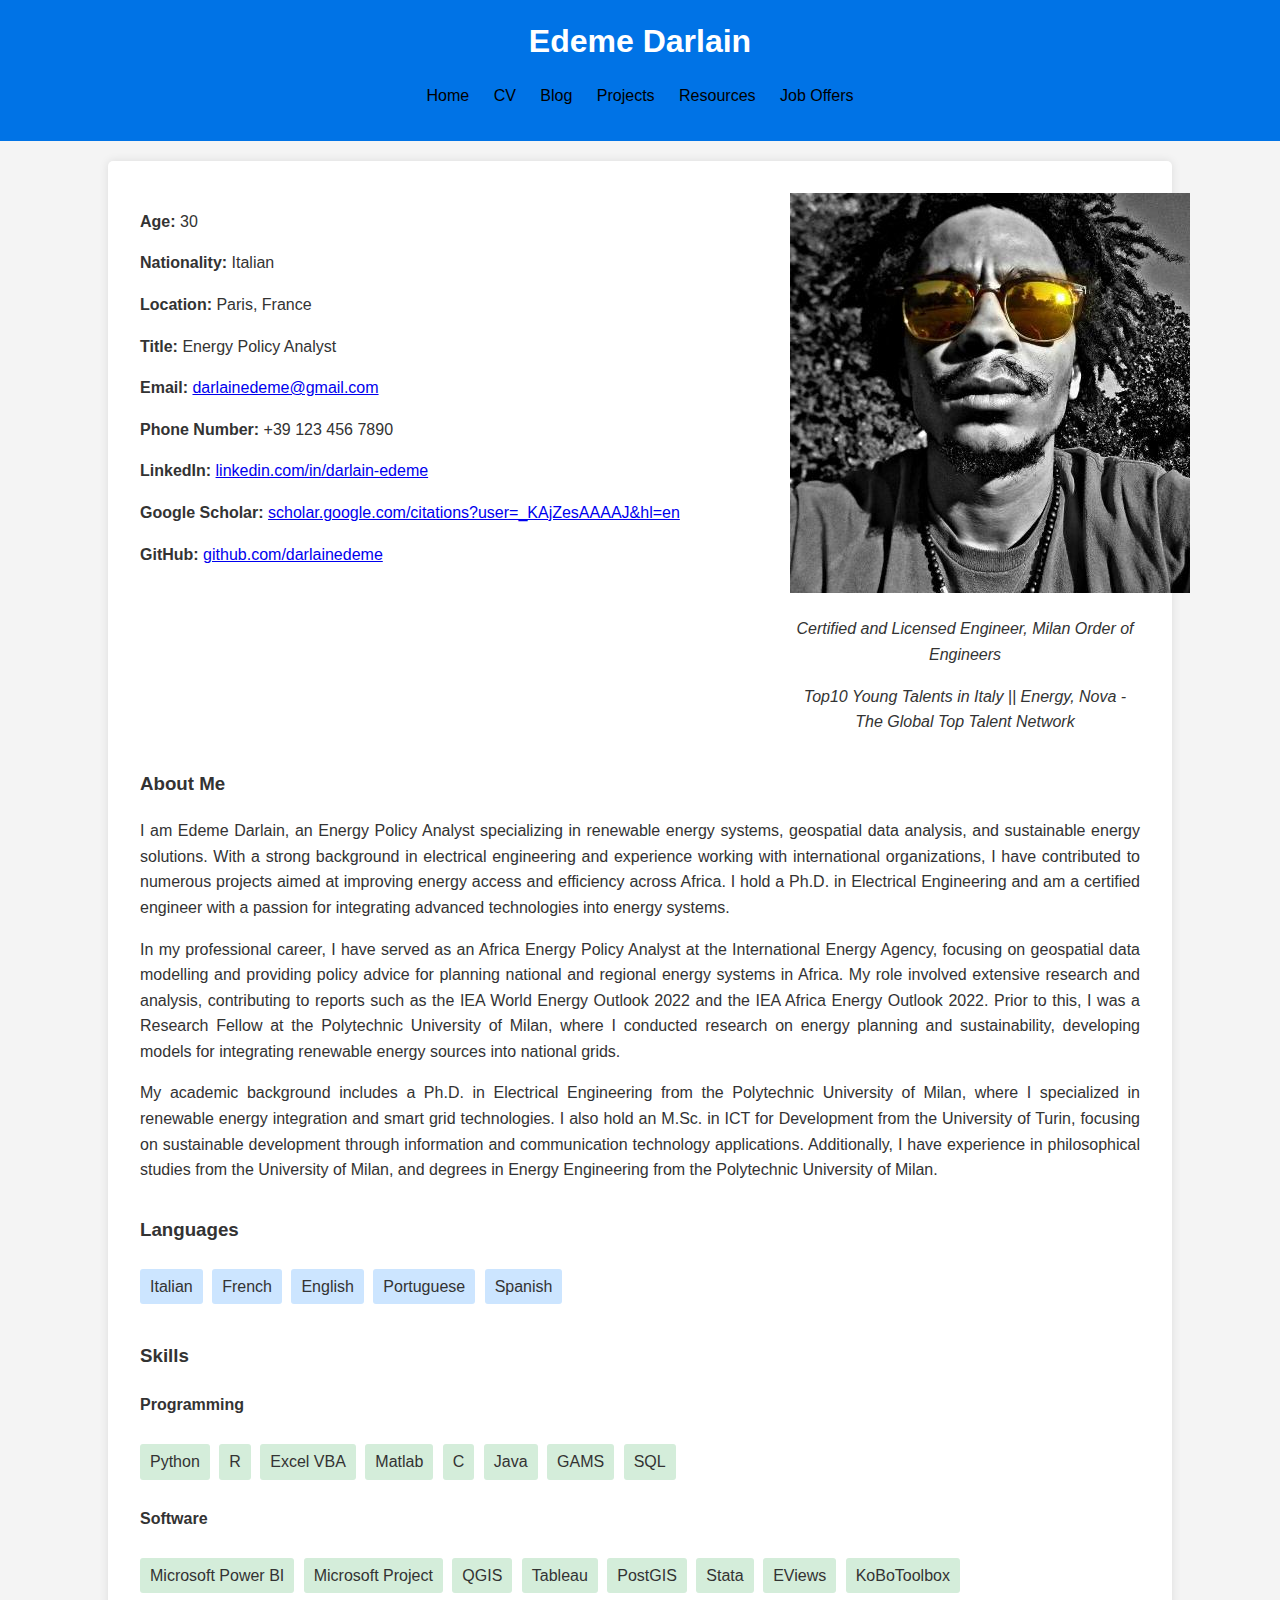
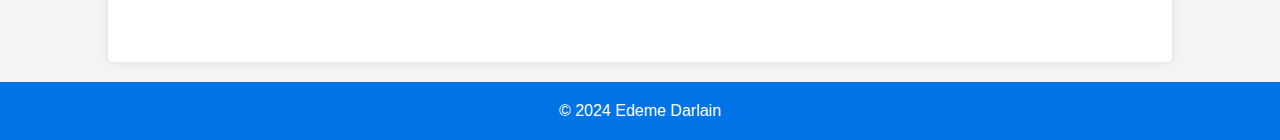
==== commit 624c838f: "final" ====
--- a/index.html
+++ b/index.html
@@ -42,39 +42,8 @@
         <div class="info">
             <h3>About Me</h3>
             <p>I am Edeme Darlain, an Energy Policy Analyst specializing in renewable energy systems, geospatial data analysis, and sustainable energy solutions. With a strong background in electrical engineering and experience working with international organizations, I have contributed to numerous projects aimed at improving energy access and efficiency across Africa. I hold a Ph.D. in Electrical Engineering and am a certified engineer with a passion for integrating advanced technologies into energy systems.</p>
-            <p>My professional experience includes roles such as:</p>
-            <ul>
-                <li><strong>Africa Energy Policy Analyst</strong> at World Energy Outlook, International Energy Agency, Paris, France (02/2022 - Present)
-                    <ul>
-                        <li>[REPORT] IEA World Energy Outlook 2022</li>
-                        <li>[REPORT] IEA Africa Energy Outlook 2022</li>
-                        <li>[REPORT] Clean Energy Transitions in the Horn of Africa</li>
-                        <li>[REPORT] IEA Coal in Net Zero Transitions</li>
-                    </ul>
-                </li>
-                <li><strong>Research Fellow</strong> at Energy Planning, Polytechnic University of Milan, Milan, Italy (01/2021 - 02/2022)
-                    <ul>
-                        <li>[STUDY] Integration of Non-Programmable Renewable Energy in the National Electric System of South Africa</li>
-                        <li>[PAPER] Holistic geospatial data-based procedure for electric network design and least-cost energy strategy</li>
-                    </ul>
-                </li>
-                <li><strong>Program Manager</strong> at Country Energy Programme, COSV (International NGO), Mozambique (01/2019 - 01/2021)</li>
-                <li><strong>Junior Consultant</strong> at Energy Access, COSV (International NGO), Mozambique (03/2018 - 07/2018)</li>
-                <li><strong>Trainee</strong> at Corporate Engineering and Sustainability, Autogrill S.p.A., Milan, Italy (08/2017 - 03/2018)</li>
-            </ul>
-            <p>My education includes:</p>
-            <ul>
-                <li><strong>Ph.D. || Electrical Engineering</strong> at Polytechnic University of Milan (2021 - 2024)
-                    <ul>
-                        <li>[PATENT] Procedure for territorial subdivision into Potential Energy Communities w.r.t Primary Substations</li>
-                        <li>[PAPER] GIS approach for modeling the electricity grid of small islands using open-source data in Isola del Giglio</li>
-                    </ul>
-                </li>
-                <li><strong>M.Sc. || ICT for Development</strong> at University of Turin (2020 - 2021)</li>
-                <li><strong>B.Phil. || Philosophy [paused]</strong> at University of Milan (2019 - 2020)</li>
-                <li><strong>M.Eng. || Energy for Development</strong> at Polytechnic University of Milan (2016 - 2019)</li>
-                <li><strong>B.Eng. || Energy Engineering</strong> at Polytechnic University of Milan (2012 - 2015)</li>
-            </ul>
+            <p>In my professional career, I have served as an Africa Energy Policy Analyst at the International Energy Agency, focusing on geospatial data modelling and providing policy advice for planning national and regional energy systems in Africa. My role involved extensive research and analysis, contributing to reports such as the IEA World Energy Outlook 2022 and the IEA Africa Energy Outlook 2022. Prior to this, I was a Research Fellow at the Polytechnic University of Milan, where I conducted research on energy planning and sustainability, developing models for integrating renewable energy sources into national grids.</p>
+            <p>My academic background includes a Ph.D. in Electrical Engineering from the Polytechnic University of Milan, where I specialized in renewable energy integration and smart grid technologies. I also hold an M.Sc. in ICT for Development from the University of Turin, focusing on sustainable development through information and communication technology applications. Additionally, I have experience in philosophical studies from the University of Milan, and degrees in Energy Engineering from the Polytechnic University of Milan.</p>
         </div>
         <div class="info">
             <h3>Languages</h3>
--- a/assets/css/style.css
+++ b/assets/css/style.css
@@ -1,251 +1,3 @@
-body {
-    display: flex;
-    flex-direction: column;
-    min-height: 100vh;
-    font-family: 'Segoe UI', Tahoma, Geneva, Verdana, sans-serif;
-    margin: 0;
-    padding: 0;
-    background-color: #f0f2f5;
-}
-
-header {
-    background-color: #0073e6;
-    color: #fff;
-    padding: 1em 0;
-    text-align: center;
-    box-shadow: 0 4px 6px rgba(0, 0, 0, 0.1);
-}
-
-nav ul {
-    list-style: none;
-    padding: 0;
-}
-
-nav ul li {
-    display: inline;
-    margin: 0 1em;
-}
-
-nav ul li a {
-    color: #000; /* black menu font */
-    text-decoration: none;
-    font-weight: bold;
-}
-
-section {
-    flex: 1;
-    padding: 2em;
-    margin: 2em auto;
-    max-width: 1200px;
-    background-color: #fff;
-    box-shadow: 0 0 10px rgba(0, 0, 0, 0.1);
-    border-radius: 8px;
-    min-height: 80vh;
-}
-
-h2 {
-    color: #0073e6;
-    text-align: center;
-    margin-bottom: 1em;
-}
-
-.cv-section {
-    display: flex;
-    justify-content: space-between;
-}
-
-.work {
-    width: 45%;
-    background-color: #e6f3ff; /* light blue */
-    padding: 1em;
-    border-radius: 8px;
-}
-
-.education {
-    width: 45%;
-    background-color: #fff3e6; /* light orange */
-    padding: 1em;
-    border-radius: 8px;
-}
-
-.job, .degree, .section, .project {
-    margin-bottom: 2em;
-}
-
-.job h4, .degree h4, .project h4 {
-    margin: 0;
-    color: #005bb5;
-}
-
-.job p, .degree p, .project p {
-    margin: 0.5em 0;
-}
-
-ul {
-    list-style-type: none;
-    padding: 0;
-}
-
-ul li {
-    background: #e6ffe6; /* light green for projects */
-    margin: 0.5em 0;
-    padding: 0.5em;
-    border-radius: 4px;
-}
-
-ul li a {
-    text-decoration: none;
-    color: #005bb5;
-}
-
-.profile-img {
-    display: block;
-    margin: 0 auto;
-    border-radius: 50%;
-    max-width: 200px;
-}
-
-.info {
-    text-align: center;
-    margin-top: 1em;
-}
-
-footer {
-    text-align: center;
-    padding: 1em 0;
-    background-color: #0073e6;
-    color: #fff;
-    margin-top: auto;
-}
-
-footer p {
-    margin: 0;
-}
-
-article h3 a {
-    color: #0073e6;
-    text-decoration: none;
-}
-
-article p {
-    margin: 0.5em 0;
-}
-
-.project-list li {
-    background: #e6ffe6; /* light green for projects */
-    margin: 0.5em 0;
-    padding: 0.5em;
-    border-radius: 4px;
-}
-
-hr {
-    border: 0;
-    border-top: 1px solid #cccccc;
-    margin: 2em 0;
-}
-
-.skill-box, .language-box {
-    background: #f0f0f0;
-    padding: 0.5em;
-    border-radius: 4px;
-    margin: 0.5em 0;
-    display: inline-block;
-}
-
-/* Dropdown Menu */
-.dropbtn {
-    background-color: #0073e6;
-    color: white;
-    padding: 10px;
-    font-size: 16px;
-    border: none;
-    cursor: pointer;
-    border-radius: 5px;
-}
-
-.dropdown {
-    position: relative;
-    display: inline-block;
-}
-
-.dropdown-content {
-    display: none;
-    position: absolute;
-    background-color: #f9f9f9;
-    min-width: 160px;
-    box-shadow: 0px 8px 16px 0px rgba(0,0,0,0.2);
-    z-index: 1;
-    border-radius: 5px;
-}
-
-.dropdown-content a {
-    color: black;
-    padding: 12px 16px;
-    text-decoration: none;
-    display: block;
-}
-
-.dropdown-content a:hover {
-    background-color: #f1f1f1;
-}
-
-.dropdown:hover .dropdown-content {
-    display: block;
-}
-
-.dropdown:hover .dropbtn {
-    background-color: #005bb5;
-}
-
-.info-left {
-    float: left;
-    width: 50%;
-}
-
-.profile-img {
-    float: right;
-    width: 200px;
-    height: auto;
-    border-radius: 50%;
-    margin-top: 20px;
-}
-
-.language-box, .skill-box {
-    display: inline-block;
-    background: #e0e0e0;
-    padding: 5px 10px;
-    border-radius: 3px;
-    margin: 5px 0;
-}
-
-.language-box {
-    background: #cce5ff;
-}
-
-.skill-box {
-    background: #d4edda;
-}
-
-.section {
-    margin-bottom: 2em;
-}
-
-.project-list, .resource, .job-offer {
-    margin-bottom: 2em;
-    background: #e6ffe6;
-    padding: 10px;
-    border-radius: 5px;
-}
-
-.resource a, .job-offer a, .project-list a {
-    color: #0073e6;
-    text-decoration: none;
-}
-
-.resource a:hover, .job-offer a:hover, .project-list a:hover {
-    text-decoration: underline;
-}
-
 /* Header and Navigation */
 nav ul li a {
     color: black;
@@ -326,3 +78,130 @@
     background: #0073e6;
     margin: 1em 0;
 }
+/* General Styles */
+body {
+    font-family: Arial, sans-serif;
+    line-height: 1.6;
+    margin: 0;
+    padding: 0;
+    background: #f4f4f4;
+    color: #333;
+    text-align: justify;
+}
+
+header, footer {
+    background: #0073e6;
+    color: #fff;
+    padding: 1em 0;
+    text-align: center;
+}
+
+header h1, footer p {
+    margin: 0;
+}
+
+nav ul {
+    list-style: none;
+    padding: 0;
+}
+
+nav ul li {
+    display: inline;
+    margin: 0 10px;
+}
+
+nav ul li a {
+    color: black;
+    text-decoration: none;
+}
+
+nav ul li a:hover {
+    text-decoration: underline;
+}
+
+section {
+    padding: 2em;
+    margin: 20px auto;
+    max-width: 1000px;
+    background: #fff;
+    border-radius: 5px;
+    box-shadow: 0 0 10px rgba(0,0,0,0.1);
+}
+
+h2 {
+    text-align: center;
+    margin-bottom: 1em;
+}
+
+.info {
+    margin-bottom: 2em;
+}
+
+.language-box, .skill-box {
+    display: inline-block;
+    background: #e0e0e0;
+    padding: 5px 10px;
+    border-radius: 3px;
+    margin: 5px 5px 5px 0;
+}
+
+.language-box {
+    background: #cce5ff;
+}
+
+.skill-box {
+    background: #d4edda;
+}
+
+.info img.profile-img {
+    display: block;
+    margin: 0 auto 10px auto;
+    border-radius: 50%;
+    width: 150px;
+}
+
+.info-right p.italic {
+    font-style: italic;
+    text-align: center;
+}
+
+.project-list li, .resource, .job-offer, .blog-post {
+    margin-bottom: 2em;
+    background: #e6ffe6;
+    padding: 10px;
+    border-radius: 5px;
+}
+
+.resource a, .job-offer a, .project-list a, .blog-post a {
+    color: #0073e6;
+    text-decoration: none;
+}
+
+.resource a:hover, .job-offer a:hover, .project-list a:hover, .blog-post a:hover {
+    text-decoration: underline;
+}
+
+/* Section Styles */
+.section {
+    margin-bottom: 2em;
+}
+
+.category-section h3 {
+    font-size: 1.5em;
+    color: #0073e6;
+    margin-top: 1em;
+}
+
+.category-section {
+    background-color: #f9f9f9;
+    padding: 1em;
+    border-radius: 5px;
+    margin-bottom: 1em;
+}
+
+hr {
+    border: 0;
+    height: 1px;
+    background: #0073e6;
+    margin: 1em 0;
+}
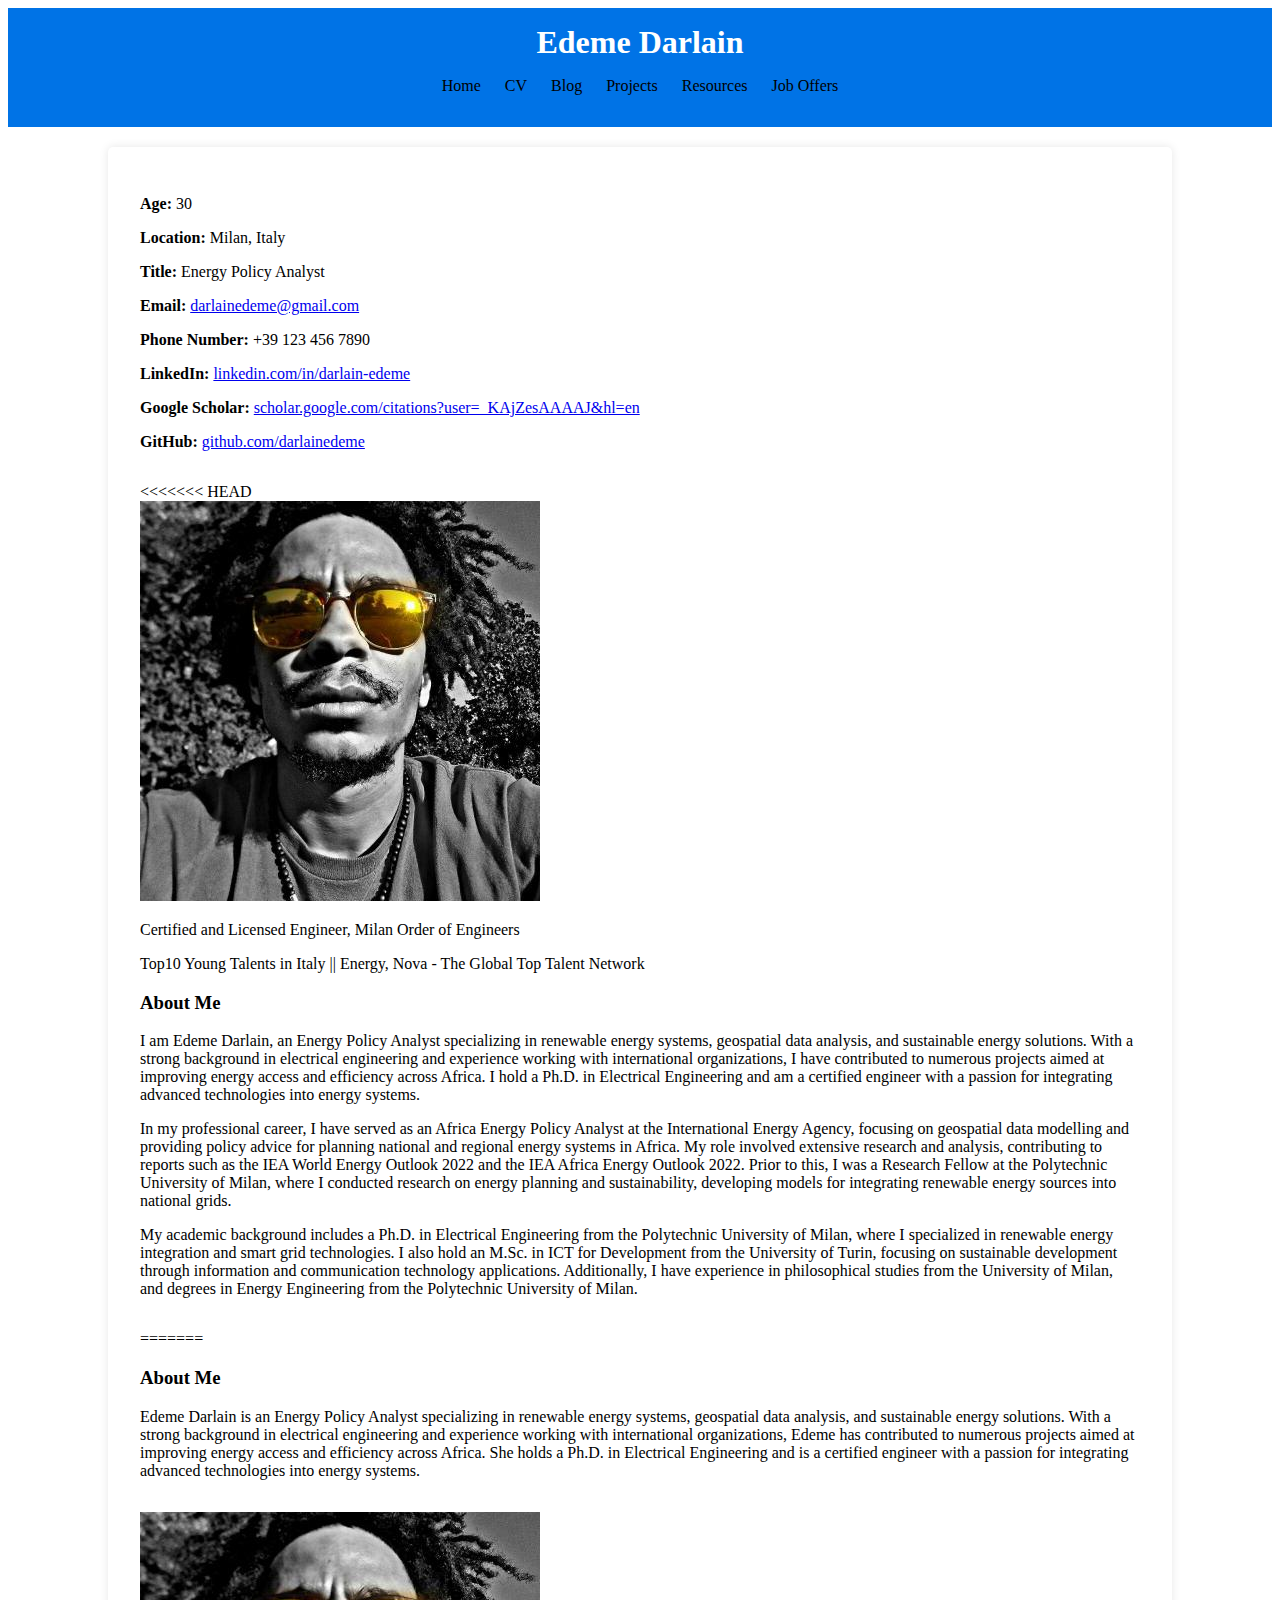
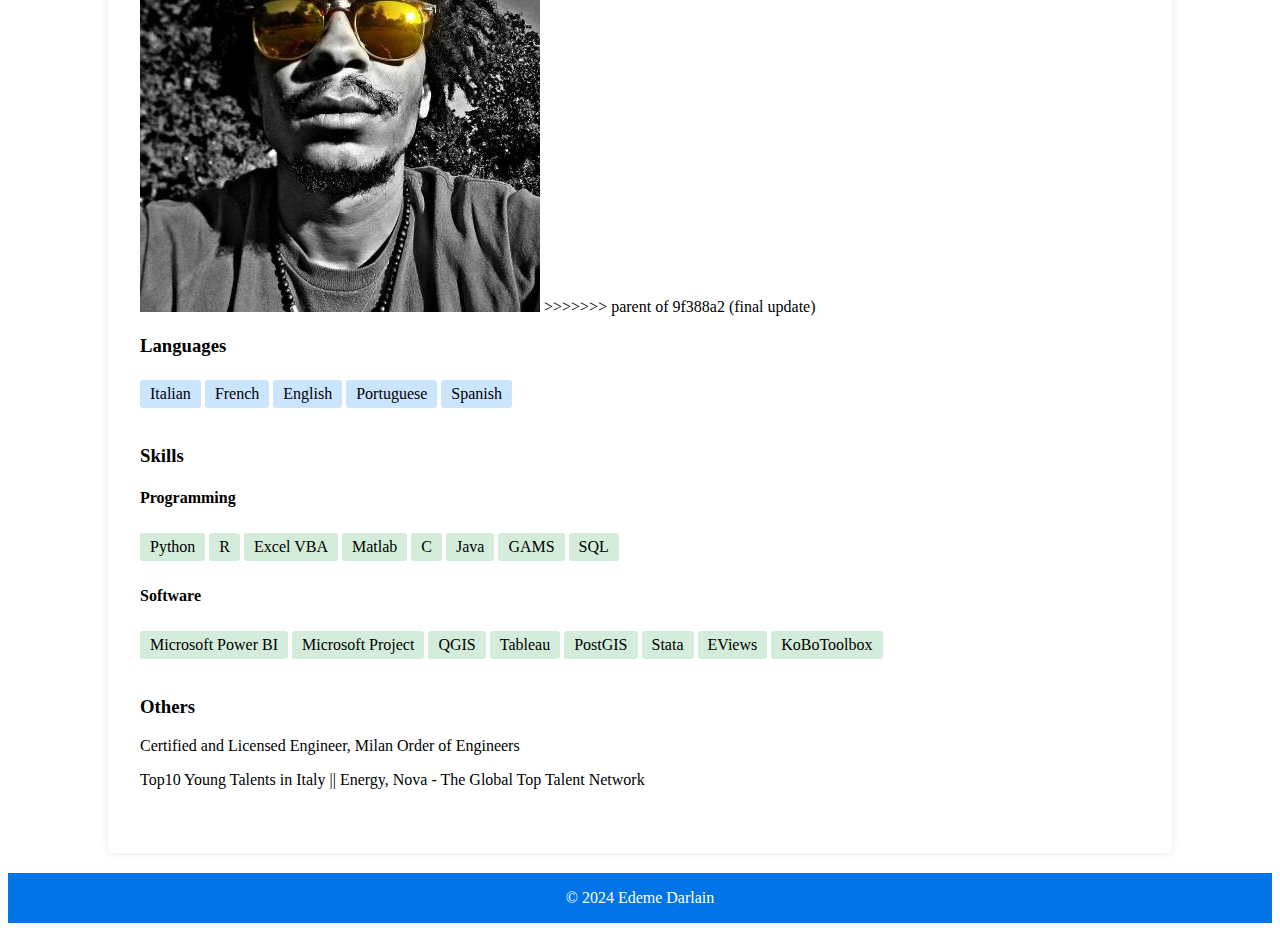
==== commit 2b6bc9a3: "revert" ====
--- a/index.html
+++ b/index.html
@@ -21,11 +21,10 @@
         </nav>
     </header>
     <section id="home">
-        <div class="top-section">
-            <div class="info-left">
+        <div class="info-left">
+            <div class="info">
                 <p><strong>Age:</strong> 30</p>
-                <p><strong>Nationality:</strong> Italian</p>
-                <p><strong>Location:</strong> Paris, France</p>
+                <p><strong>Location:</strong> Milan, Italy</p>
                 <p><strong>Title:</strong> Energy Policy Analyst</p>
                 <p><strong>Email:</strong> <a href="mailto:darlainedeme@gmail.com">darlainedeme@gmail.com</a></p>
                 <p><strong>Phone Number:</strong> +39 123 456 7890</p>
@@ -33,6 +32,7 @@
                 <p><strong>Google Scholar:</strong> <a href="https://scholar.google.com/citations?user=_KAjZesAAAAJ&hl=en" target="_blank">scholar.google.com/citations?user=_KAjZesAAAAJ&hl=en</a></p>
                 <p><strong>GitHub:</strong> <a href="https://github.com/darlainedeme" target="_blank">github.com/darlainedeme</a></p>
             </div>
+<<<<<<< HEAD
             <div class="info-right">
                 <img src="assets/images/profile.jpg" alt="Edeme Darlain" class="profile-img">
                 <p class="italic">Certified and Licensed Engineer, Milan Order of Engineers</p>
@@ -45,6 +45,14 @@
             <p>In my professional career, I have served as an Africa Energy Policy Analyst at the International Energy Agency, focusing on geospatial data modelling and providing policy advice for planning national and regional energy systems in Africa. My role involved extensive research and analysis, contributing to reports such as the IEA World Energy Outlook 2022 and the IEA Africa Energy Outlook 2022. Prior to this, I was a Research Fellow at the Polytechnic University of Milan, where I conducted research on energy planning and sustainability, developing models for integrating renewable energy sources into national grids.</p>
             <p>My academic background includes a Ph.D. in Electrical Engineering from the Polytechnic University of Milan, where I specialized in renewable energy integration and smart grid technologies. I also hold an M.Sc. in ICT for Development from the University of Turin, focusing on sustainable development through information and communication technology applications. Additionally, I have experience in philosophical studies from the University of Milan, and degrees in Energy Engineering from the Polytechnic University of Milan.</p>
         </div>
+=======
+            <div class="info">
+                <h3>About Me</h3>
+                <p>Edeme Darlain is an Energy Policy Analyst specializing in renewable energy systems, geospatial data analysis, and sustainable energy solutions. With a strong background in electrical engineering and experience working with international organizations, Edeme has contributed to numerous projects aimed at improving energy access and efficiency across Africa. She holds a Ph.D. in Electrical Engineering and is a certified engineer with a passion for integrating advanced technologies into energy systems.</p>
+            </div>
+        </div>
+        <img src="assets/images/profile.jpg" alt="Edeme Darlain" class="profile-img">
+>>>>>>> parent of 9f388a2 (final update)
         <div class="info">
             <h3>Languages</h3>
             <div class="language-box">Italian</div>
@@ -74,6 +82,11 @@
             <div class="skill-box">EViews</div>
             <div class="skill-box">KoBoToolbox</div>
         </div>
+        <div class="info">
+            <h3>Others</h3>
+            <p>Certified and Licensed Engineer, Milan Order of Engineers</p>
+            <p>Top10 Young Talents in Italy || Energy, Nova - The Global Top Talent Network</p>
+        </div>
     </section>
     <footer>
         <p>&copy; 2024 Edeme Darlain</p>
--- a/assets/css/style.css
+++ b/assets/css/style.css
@@ -1,83 +1,4 @@
-/* Header and Navigation */
-nav ul li a {
-    color: black;
-}
-
-/* Home Page */
-.top-section {
-    display: flex;
-    justify-content: space-between;
-    align-items: flex-start;
-}
-
-.info-left {
-    width: 60%;
-}
-
-.info-right {
-    width: 35%;
-    text-align: right;
-}
-
-.info img.profile-img {
-    display: block;
-    margin: 0 auto 10px auto;
-}
-
-.language-box, .skill-box {
-    display: inline-block;
-    background: #e0e0e0;
-    padding: 5px 10px;
-    border-radius: 3px;
-    margin: 5px 5px 5px 0;
-}
-
-/* Section Styles */
-.section {
-    margin-bottom: 2em;
-}
-
-.category-section h3 {
-    font-size: 1.5em;
-    color: #0073e6;
-    margin-top: 1em;
-}
-
-.category-section {
-    background-color: #f9f9f9;
-    padding: 1em;
-    border-radius: 5px;
-    margin-bottom: 1em;
-}
-
-.project-list li, .resource, .job-offer {
-    margin-bottom: 2em;
-    background: #e6ffe6;
-    padding: 10px;
-    border-radius: 5px;
-}
-
-.resource a, .job-offer a, .project-list a {
-    color: #0073e6;
-    text-decoration: none;
-}
-
-.resource a:hover, .job-offer a:hover, .project-list a:hover {
-    text-decoration: underline;
-}
-
-/* Blog */
-#blog .category-section {
-    margin-top: 1em;
-}
-
-/* Separator */
-hr {
-    border: 0;
-    height: 1px;
-    background: #0073e6;
-    margin: 1em 0;
-}
+<<<<<<< HEAD
 /* General Styles */
 body {
     font-family: Arial, sans-serif;
@@ -135,6 +56,218 @@
 
 .info {
     margin-bottom: 2em;
+=======
+body {
+    display: flex;
+    flex-direction: column;
+    min-height: 100vh;
+    font-family: 'Segoe UI', Tahoma, Geneva, Verdana, sans-serif;
+    margin: 0;
+    padding: 0;
+    background-color: #f0f2f5;
+}
+
+header {
+    background-color: #0073e6;
+    color: #fff;
+    padding: 1em 0;
+    text-align: center;
+    box-shadow: 0 4px 6px rgba(0, 0, 0, 0.1);
+}
+
+nav ul {
+    list-style: none;
+    padding: 0;
+}
+
+nav ul li {
+    display: inline;
+    margin: 0 1em;
+}
+
+nav ul li a {
+    color: #000; /* black menu font */
+    text-decoration: none;
+    font-weight: bold;
+}
+
+section {
+    flex: 1;
+    padding: 2em;
+    margin: 2em auto;
+    max-width: 1200px;
+    background-color: #fff;
+    box-shadow: 0 0 10px rgba(0, 0, 0, 0.1);
+    border-radius: 8px;
+    min-height: 80vh;
+}
+
+h2 {
+    color: #0073e6;
+    text-align: center;
+    margin-bottom: 1em;
+}
+
+.cv-section {
+    display: flex;
+    justify-content: space-between;
+}
+
+.work {
+    width: 45%;
+    background-color: #e6f3ff; /* light blue */
+    padding: 1em;
+    border-radius: 8px;
+}
+
+.education {
+    width: 45%;
+    background-color: #fff3e6; /* light orange */
+    padding: 1em;
+    border-radius: 8px;
+}
+
+.job, .degree, .section, .project {
+    margin-bottom: 2em;
+}
+
+.job h4, .degree h4, .project h4 {
+    margin: 0;
+    color: #005bb5;
+}
+
+.job p, .degree p, .project p {
+    margin: 0.5em 0;
+}
+
+ul {
+    list-style-type: none;
+    padding: 0;
+}
+
+ul li {
+    background: #e6ffe6; /* light green for projects */
+    margin: 0.5em 0;
+    padding: 0.5em;
+    border-radius: 4px;
+}
+
+ul li a {
+    text-decoration: none;
+    color: #005bb5;
+}
+
+.profile-img {
+    display: block;
+    margin: 0 auto;
+    border-radius: 50%;
+    max-width: 200px;
+}
+
+.info {
+    text-align: center;
+    margin-top: 1em;
+}
+
+footer {
+    text-align: center;
+    padding: 1em 0;
+    background-color: #0073e6;
+    color: #fff;
+    margin-top: auto;
+}
+
+footer p {
+    margin: 0;
+}
+
+article h3 a {
+    color: #0073e6;
+    text-decoration: none;
+}
+
+article p {
+    margin: 0.5em 0;
+}
+
+.project-list li {
+    background: #e6ffe6; /* light green for projects */
+    margin: 0.5em 0;
+    padding: 0.5em;
+    border-radius: 4px;
+}
+
+hr {
+    border: 0;
+    border-top: 1px solid #cccccc;
+    margin: 2em 0;
+}
+
+.skill-box, .language-box {
+    background: #f0f0f0;
+    padding: 0.5em;
+    border-radius: 4px;
+    margin: 0.5em 0;
+    display: inline-block;
+}
+
+/* Dropdown Menu */
+.dropbtn {
+    background-color: #0073e6;
+    color: white;
+    padding: 10px;
+    font-size: 16px;
+    border: none;
+    cursor: pointer;
+    border-radius: 5px;
+}
+
+.dropdown {
+    position: relative;
+    display: inline-block;
+}
+
+.dropdown-content {
+    display: none;
+    position: absolute;
+    background-color: #f9f9f9;
+    min-width: 160px;
+    box-shadow: 0px 8px 16px 0px rgba(0,0,0,0.2);
+    z-index: 1;
+    border-radius: 5px;
+}
+
+.dropdown-content a {
+    color: black;
+    padding: 12px 16px;
+    text-decoration: none;
+    display: block;
+}
+
+.dropdown-content a:hover {
+    background-color: #f1f1f1;
+}
+
+.dropdown:hover .dropdown-content {
+    display: block;
+}
+
+.dropdown:hover .dropbtn {
+    background-color: #005bb5;
+}
+
+.info-left {
+    float: left;
+    width: 50%;
+}
+
+.profile-img {
+    float: right;
+    width: 200px;
+    height: auto;
+    border-radius: 50%;
+    margin-top: 20px;
+>>>>>>> parent of 9f388a2 (final update)
 }
 
 .language-box, .skill-box {
@@ -142,9 +275,18 @@
     background: #e0e0e0;
     padding: 5px 10px;
     border-radius: 3px;
-    margin: 5px 5px 5px 0;
-}
-
+    margin: 5px 0;
+}
+
+.language-box {
+    background: #cce5ff;
+}
+
+.skill-box {
+    background: #d4edda;
+}
+
+<<<<<<< HEAD
 .language-box {
     background: #cce5ff;
 }
@@ -182,10 +324,13 @@
 }
 
 /* Section Styles */
+=======
+>>>>>>> parent of 9f388a2 (final update)
 .section {
     margin-bottom: 2em;
 }
 
+<<<<<<< HEAD
 .category-section h3 {
     font-size: 1.5em;
     color: #0073e6;
@@ -205,3 +350,68 @@
     background: #0073e6;
     margin: 1em 0;
 }
+
+/* Home Page Specific Styles */
+.top-section {
+    display: flex;
+    justify-content: space-between;
+    align-items: flex-start;
+}
+
+.info-left {
+    width: 60%;
+}
+
+.info-right {
+    width: 35%;
+    text-align: right;
+}
+
+.dropdown {
+    position: relative;
+    display: inline-block;
+}
+
+.dropdown-content {
+    display: none;
+    position: absolute;
+    background-color: #f9f9f9;
+    min-width: 160px;
+    box-shadow: 0px 8px 16px 0px rgba(0,0,0,0.2);
+    z-index: 1;
+}
+
+.dropdown-content a {
+    color: black;
+    padding: 12px 16px;
+    text-decoration: none;
+    display: block;
+}
+
+.dropdown-content a:hover {
+    background-color: #f1f1f1;
+}
+
+.dropdown:hover .dropdown-content {
+    display: block;
+}
+
+.dropdown:hover .dropbtn {
+    background-color: #0073e6;
+=======
+.project-list, .resource, .job-offer {
+    margin-bottom: 2em;
+    background: #e6ffe6;
+    padding: 10px;
+    border-radius: 5px;
+}
+
+.resource a, .job-offer a, .project-list a {
+    color: #0073e6;
+    text-decoration: none;
+}
+
+.resource a:hover, .job-offer a:hover, .project-list a:hover {
+    text-decoration: underline;
+>>>>>>> parent of 9f388a2 (final update)
+}
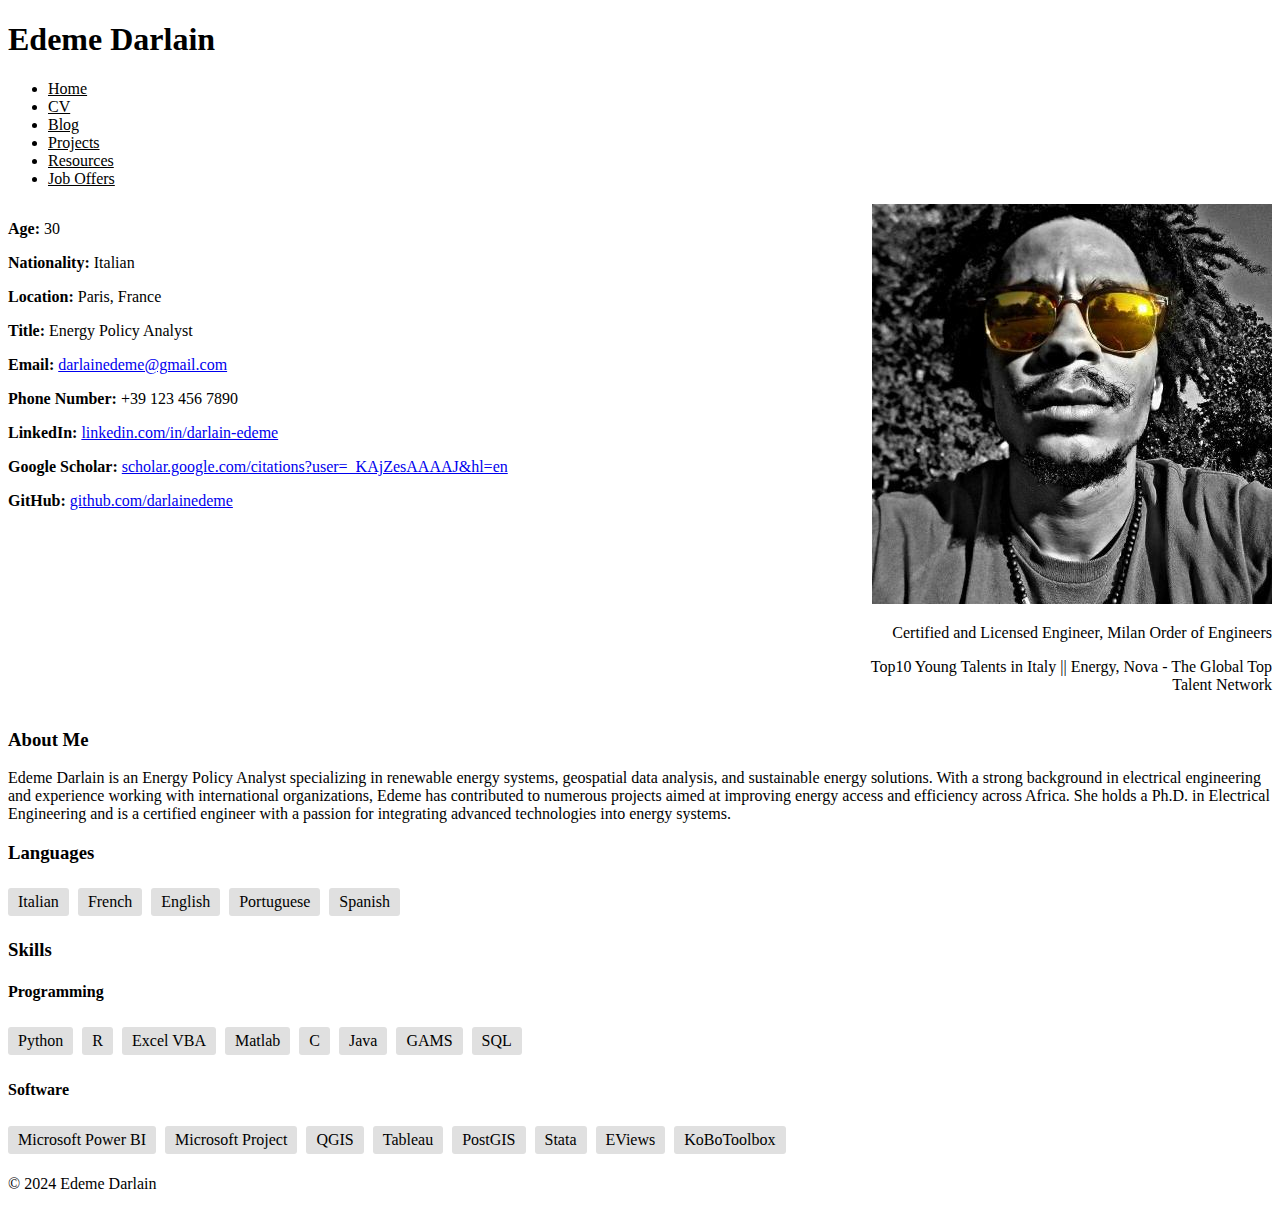
==== commit 6c873dc2: "revert of the revert" ====
--- a/index.html
+++ b/index.html
@@ -21,10 +21,11 @@
         </nav>
     </header>
     <section id="home">
-        <div class="info-left">
-            <div class="info">
+        <div class="top-section">
+            <div class="info-left">
                 <p><strong>Age:</strong> 30</p>
-                <p><strong>Location:</strong> Milan, Italy</p>
+                <p><strong>Nationality:</strong> Italian</p>
+                <p><strong>Location:</strong> Paris, France</p>
                 <p><strong>Title:</strong> Energy Policy Analyst</p>
                 <p><strong>Email:</strong> <a href="mailto:darlainedeme@gmail.com">darlainedeme@gmail.com</a></p>
                 <p><strong>Phone Number:</strong> +39 123 456 7890</p>
@@ -32,27 +33,16 @@
                 <p><strong>Google Scholar:</strong> <a href="https://scholar.google.com/citations?user=_KAjZesAAAAJ&hl=en" target="_blank">scholar.google.com/citations?user=_KAjZesAAAAJ&hl=en</a></p>
                 <p><strong>GitHub:</strong> <a href="https://github.com/darlainedeme" target="_blank">github.com/darlainedeme</a></p>
             </div>
-<<<<<<< HEAD
             <div class="info-right">
                 <img src="assets/images/profile.jpg" alt="Edeme Darlain" class="profile-img">
-                <p class="italic">Certified and Licensed Engineer, Milan Order of Engineers</p>
-                <p class="italic">Top10 Young Talents in Italy || Energy, Nova - The Global Top Talent Network</p>
+                <p>Certified and Licensed Engineer, Milan Order of Engineers</p>
+                <p>Top10 Young Talents in Italy || Energy, Nova - The Global Top Talent Network</p>
             </div>
         </div>
         <div class="info">
             <h3>About Me</h3>
-            <p>I am Edeme Darlain, an Energy Policy Analyst specializing in renewable energy systems, geospatial data analysis, and sustainable energy solutions. With a strong background in electrical engineering and experience working with international organizations, I have contributed to numerous projects aimed at improving energy access and efficiency across Africa. I hold a Ph.D. in Electrical Engineering and am a certified engineer with a passion for integrating advanced technologies into energy systems.</p>
-            <p>In my professional career, I have served as an Africa Energy Policy Analyst at the International Energy Agency, focusing on geospatial data modelling and providing policy advice for planning national and regional energy systems in Africa. My role involved extensive research and analysis, contributing to reports such as the IEA World Energy Outlook 2022 and the IEA Africa Energy Outlook 2022. Prior to this, I was a Research Fellow at the Polytechnic University of Milan, where I conducted research on energy planning and sustainability, developing models for integrating renewable energy sources into national grids.</p>
-            <p>My academic background includes a Ph.D. in Electrical Engineering from the Polytechnic University of Milan, where I specialized in renewable energy integration and smart grid technologies. I also hold an M.Sc. in ICT for Development from the University of Turin, focusing on sustainable development through information and communication technology applications. Additionally, I have experience in philosophical studies from the University of Milan, and degrees in Energy Engineering from the Polytechnic University of Milan.</p>
+            <p>Edeme Darlain is an Energy Policy Analyst specializing in renewable energy systems, geospatial data analysis, and sustainable energy solutions. With a strong background in electrical engineering and experience working with international organizations, Edeme has contributed to numerous projects aimed at improving energy access and efficiency across Africa. She holds a Ph.D. in Electrical Engineering and is a certified engineer with a passion for integrating advanced technologies into energy systems.</p>
         </div>
-=======
-            <div class="info">
-                <h3>About Me</h3>
-                <p>Edeme Darlain is an Energy Policy Analyst specializing in renewable energy systems, geospatial data analysis, and sustainable energy solutions. With a strong background in electrical engineering and experience working with international organizations, Edeme has contributed to numerous projects aimed at improving energy access and efficiency across Africa. She holds a Ph.D. in Electrical Engineering and is a certified engineer with a passion for integrating advanced technologies into energy systems.</p>
-            </div>
-        </div>
-        <img src="assets/images/profile.jpg" alt="Edeme Darlain" class="profile-img">
->>>>>>> parent of 9f388a2 (final update)
         <div class="info">
             <h3>Languages</h3>
             <div class="language-box">Italian</div>
@@ -82,11 +72,6 @@
             <div class="skill-box">EViews</div>
             <div class="skill-box">KoBoToolbox</div>
         </div>
-        <div class="info">
-            <h3>Others</h3>
-            <p>Certified and Licensed Engineer, Milan Order of Engineers</p>
-            <p>Top10 Young Talents in Italy || Energy, Nova - The Global Top Talent Network</p>
-        </div>
     </section>
     <footer>
         <p>&copy; 2024 Edeme Darlain</p>
--- a/assets/css/style.css
+++ b/assets/css/style.css
@@ -1,357 +1,9 @@
-<<<<<<< HEAD
-/* General Styles */
-body {
-    font-family: Arial, sans-serif;
-    line-height: 1.6;
-    margin: 0;
-    padding: 0;
-    background: #f4f4f4;
-    color: #333;
-    text-align: justify;
+/* Header and Navigation */
+nav ul li a {
+    color: black;
 }
 
-header, footer {
-    background: #0073e6;
-    color: #fff;
-    padding: 1em 0;
-    text-align: center;
-}
-
-header h1, footer p {
-    margin: 0;
-}
-
-nav ul {
-    list-style: none;
-    padding: 0;
-}
-
-nav ul li {
-    display: inline;
-    margin: 0 10px;
-}
-
-nav ul li a {
-    color: black;
-    text-decoration: none;
-}
-
-nav ul li a:hover {
-    text-decoration: underline;
-}
-
-section {
-    padding: 2em;
-    margin: 20px auto;
-    max-width: 1000px;
-    background: #fff;
-    border-radius: 5px;
-    box-shadow: 0 0 10px rgba(0,0,0,0.1);
-}
-
-h2 {
-    text-align: center;
-    margin-bottom: 1em;
-}
-
-.info {
-    margin-bottom: 2em;
-=======
-body {
-    display: flex;
-    flex-direction: column;
-    min-height: 100vh;
-    font-family: 'Segoe UI', Tahoma, Geneva, Verdana, sans-serif;
-    margin: 0;
-    padding: 0;
-    background-color: #f0f2f5;
-}
-
-header {
-    background-color: #0073e6;
-    color: #fff;
-    padding: 1em 0;
-    text-align: center;
-    box-shadow: 0 4px 6px rgba(0, 0, 0, 0.1);
-}
-
-nav ul {
-    list-style: none;
-    padding: 0;
-}
-
-nav ul li {
-    display: inline;
-    margin: 0 1em;
-}
-
-nav ul li a {
-    color: #000; /* black menu font */
-    text-decoration: none;
-    font-weight: bold;
-}
-
-section {
-    flex: 1;
-    padding: 2em;
-    margin: 2em auto;
-    max-width: 1200px;
-    background-color: #fff;
-    box-shadow: 0 0 10px rgba(0, 0, 0, 0.1);
-    border-radius: 8px;
-    min-height: 80vh;
-}
-
-h2 {
-    color: #0073e6;
-    text-align: center;
-    margin-bottom: 1em;
-}
-
-.cv-section {
-    display: flex;
-    justify-content: space-between;
-}
-
-.work {
-    width: 45%;
-    background-color: #e6f3ff; /* light blue */
-    padding: 1em;
-    border-radius: 8px;
-}
-
-.education {
-    width: 45%;
-    background-color: #fff3e6; /* light orange */
-    padding: 1em;
-    border-radius: 8px;
-}
-
-.job, .degree, .section, .project {
-    margin-bottom: 2em;
-}
-
-.job h4, .degree h4, .project h4 {
-    margin: 0;
-    color: #005bb5;
-}
-
-.job p, .degree p, .project p {
-    margin: 0.5em 0;
-}
-
-ul {
-    list-style-type: none;
-    padding: 0;
-}
-
-ul li {
-    background: #e6ffe6; /* light green for projects */
-    margin: 0.5em 0;
-    padding: 0.5em;
-    border-radius: 4px;
-}
-
-ul li a {
-    text-decoration: none;
-    color: #005bb5;
-}
-
-.profile-img {
-    display: block;
-    margin: 0 auto;
-    border-radius: 50%;
-    max-width: 200px;
-}
-
-.info {
-    text-align: center;
-    margin-top: 1em;
-}
-
-footer {
-    text-align: center;
-    padding: 1em 0;
-    background-color: #0073e6;
-    color: #fff;
-    margin-top: auto;
-}
-
-footer p {
-    margin: 0;
-}
-
-article h3 a {
-    color: #0073e6;
-    text-decoration: none;
-}
-
-article p {
-    margin: 0.5em 0;
-}
-
-.project-list li {
-    background: #e6ffe6; /* light green for projects */
-    margin: 0.5em 0;
-    padding: 0.5em;
-    border-radius: 4px;
-}
-
-hr {
-    border: 0;
-    border-top: 1px solid #cccccc;
-    margin: 2em 0;
-}
-
-.skill-box, .language-box {
-    background: #f0f0f0;
-    padding: 0.5em;
-    border-radius: 4px;
-    margin: 0.5em 0;
-    display: inline-block;
-}
-
-/* Dropdown Menu */
-.dropbtn {
-    background-color: #0073e6;
-    color: white;
-    padding: 10px;
-    font-size: 16px;
-    border: none;
-    cursor: pointer;
-    border-radius: 5px;
-}
-
-.dropdown {
-    position: relative;
-    display: inline-block;
-}
-
-.dropdown-content {
-    display: none;
-    position: absolute;
-    background-color: #f9f9f9;
-    min-width: 160px;
-    box-shadow: 0px 8px 16px 0px rgba(0,0,0,0.2);
-    z-index: 1;
-    border-radius: 5px;
-}
-
-.dropdown-content a {
-    color: black;
-    padding: 12px 16px;
-    text-decoration: none;
-    display: block;
-}
-
-.dropdown-content a:hover {
-    background-color: #f1f1f1;
-}
-
-.dropdown:hover .dropdown-content {
-    display: block;
-}
-
-.dropdown:hover .dropbtn {
-    background-color: #005bb5;
-}
-
-.info-left {
-    float: left;
-    width: 50%;
-}
-
-.profile-img {
-    float: right;
-    width: 200px;
-    height: auto;
-    border-radius: 50%;
-    margin-top: 20px;
->>>>>>> parent of 9f388a2 (final update)
-}
-
-.language-box, .skill-box {
-    display: inline-block;
-    background: #e0e0e0;
-    padding: 5px 10px;
-    border-radius: 3px;
-    margin: 5px 0;
-}
-
-.language-box {
-    background: #cce5ff;
-}
-
-.skill-box {
-    background: #d4edda;
-}
-
-<<<<<<< HEAD
-.language-box {
-    background: #cce5ff;
-}
-
-.skill-box {
-    background: #d4edda;
-}
-
-.info img.profile-img {
-    display: block;
-    margin: 0 auto 10px auto;
-    border-radius: 50%;
-    width: 150px;
-}
-
-.info-right p.italic {
-    font-style: italic;
-    text-align: center;
-}
-
-.project-list li, .resource, .job-offer, .blog-post {
-    margin-bottom: 2em;
-    background: #e6ffe6;
-    padding: 10px;
-    border-radius: 5px;
-}
-
-.resource a, .job-offer a, .project-list a, .blog-post a {
-    color: #0073e6;
-    text-decoration: none;
-}
-
-.resource a:hover, .job-offer a:hover, .project-list a:hover, .blog-post a:hover {
-    text-decoration: underline;
-}
-
-/* Section Styles */
-=======
->>>>>>> parent of 9f388a2 (final update)
-.section {
-    margin-bottom: 2em;
-}
-
-<<<<<<< HEAD
-.category-section h3 {
-    font-size: 1.5em;
-    color: #0073e6;
-    margin-top: 1em;
-}
-
-.category-section {
-    background-color: #f9f9f9;
-    padding: 1em;
-    border-radius: 5px;
-    margin-bottom: 1em;
-}
-
-hr {
-    border: 0;
-    height: 1px;
-    background: #0073e6;
-    margin: 1em 0;
-}
-
-/* Home Page Specific Styles */
+/* Home Page */
 .top-section {
     display: flex;
     justify-content: space-between;
@@ -367,39 +19,38 @@
     text-align: right;
 }
 
-.dropdown {
-    position: relative;
-    display: inline-block;
+.info img.profile-img {
+    display: block;
+    margin: 0 auto 10px auto;
 }
 
-.dropdown-content {
-    display: none;
-    position: absolute;
-    background-color: #f9f9f9;
-    min-width: 160px;
-    box-shadow: 0px 8px 16px 0px rgba(0,0,0,0.2);
-    z-index: 1;
+.language-box, .skill-box {
+    display: inline-block;
+    background: #e0e0e0;
+    padding: 5px 10px;
+    border-radius: 3px;
+    margin: 5px 5px 5px 0;
 }
 
-.dropdown-content a {
-    color: black;
-    padding: 12px 16px;
-    text-decoration: none;
-    display: block;
+/* Section Styles */
+.section {
+    margin-bottom: 2em;
 }
 
-.dropdown-content a:hover {
-    background-color: #f1f1f1;
+.category-section h3 {
+    font-size: 1.5em;
+    color: #0073e6;
+    margin-top: 1em;
 }
 
-.dropdown:hover .dropdown-content {
-    display: block;
+.category-section {
+    background-color: #f9f9f9;
+    padding: 1em;
+    border-radius: 5px;
+    margin-bottom: 1em;
 }
 
-.dropdown:hover .dropbtn {
-    background-color: #0073e6;
-=======
-.project-list, .resource, .job-offer {
+.project-list li, .resource, .job-offer {
     margin-bottom: 2em;
     background: #e6ffe6;
     padding: 10px;
@@ -413,5 +64,17 @@
 
 .resource a:hover, .job-offer a:hover, .project-list a:hover {
     text-decoration: underline;
->>>>>>> parent of 9f388a2 (final update)
 }
+
+/* Blog */
+#blog .category-section {
+    margin-top: 1em;
+}
+
+/* Separator */
+hr {
+    border: 0;
+    height: 1px;
+    background: #0073e6;
+    margin: 1em 0;
+}
